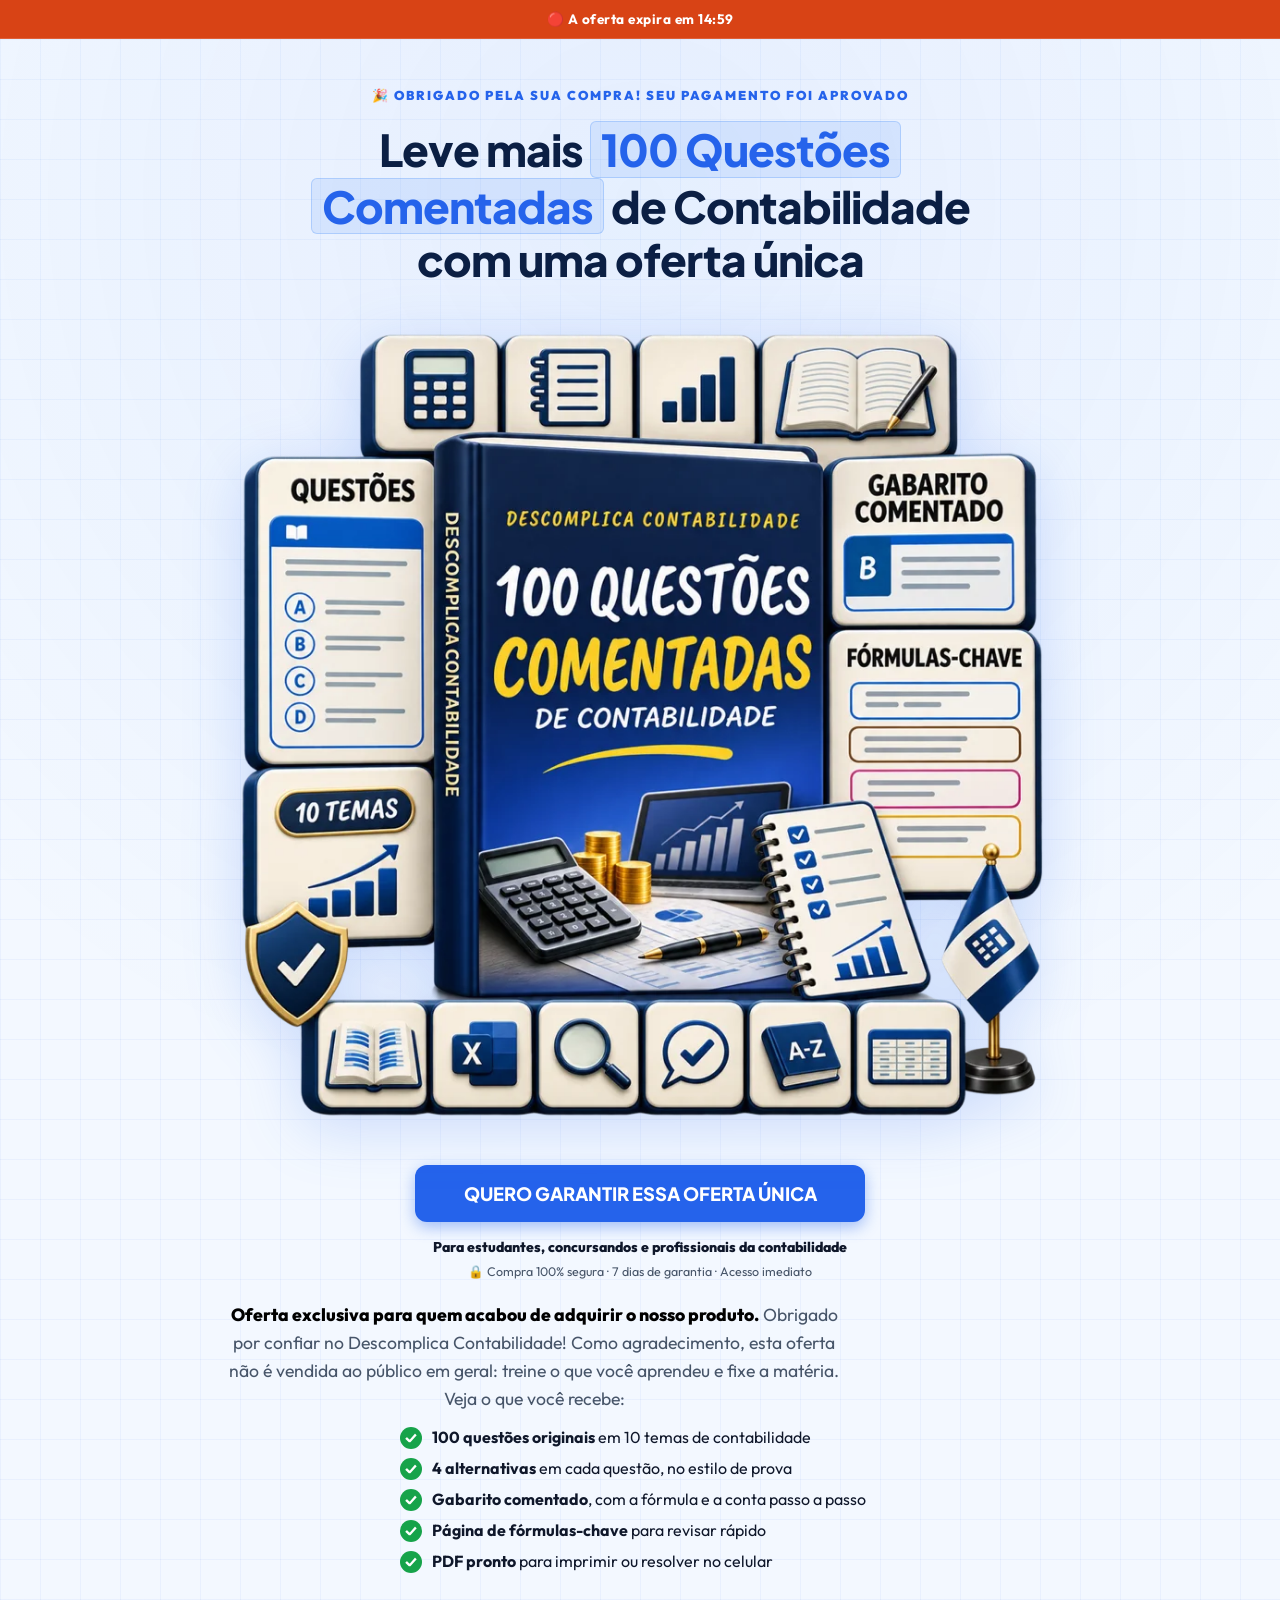
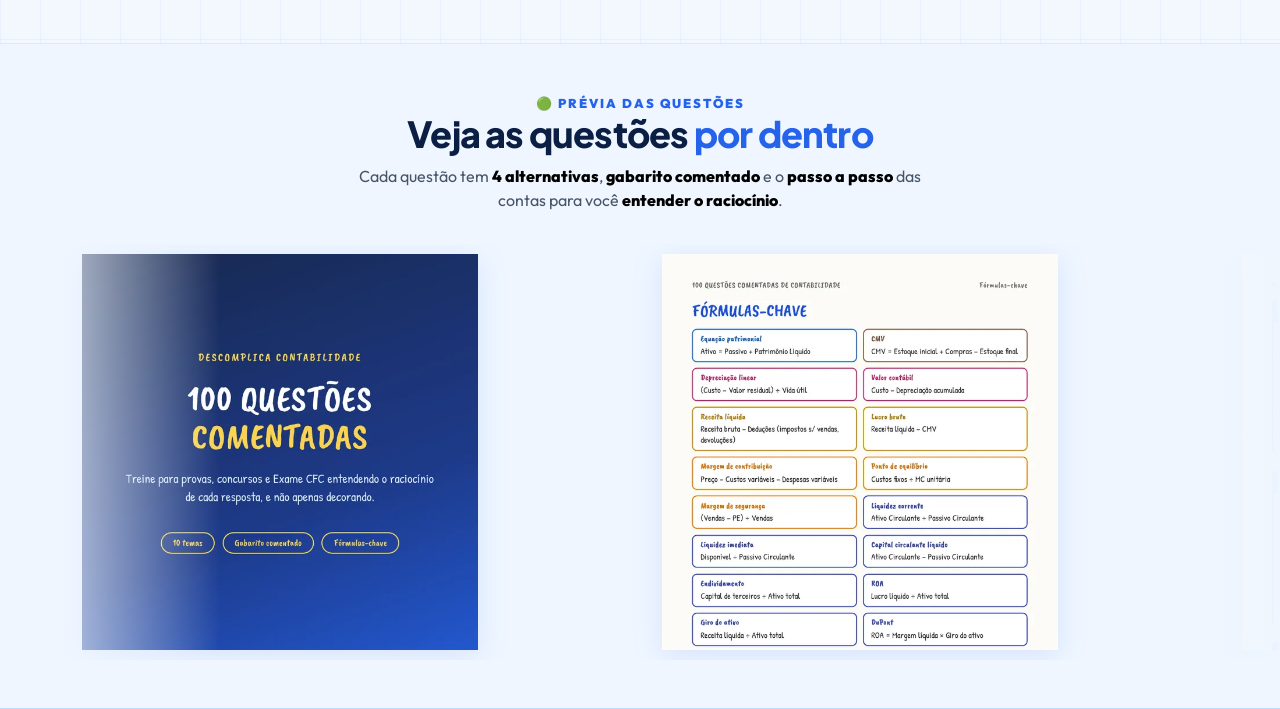
==== oportunidade/index.html @ 51bb44f2 "Oportunidade: botao primeiro, sem estrelas, oferta exclusiva e slide por dentro das questoes Co-Auth" ====
<!DOCTYPE html>
<html lang="pt-BR">
<head>
  <meta charset="UTF-8">
  <meta name="viewport" content="width=device-width, initial-scale=1.0">
  <title>Obrigado pela compra! 100 Questões Comentadas de Contabilidade — Oferta Única</title>
  <meta name="description" content="Obrigado pela sua compra! Leve 100 questões comentadas de contabilidade em 10 temas, com gabarito explicado e fórmulas-chave. Oferta única para quem acabou de comprar.">
  <meta name="keywords" content="Questões de Contabilidade, Questões Comentadas, Exame CFC, Concursos, Treino de Provas, Gabarito Comentado">
  
  <meta property="og:type" content="website">
  <meta property="og:title" content="Obrigado pela compra! 100 Questões Comentadas de Contabilidade — Oferta Única">
  <meta property="og:description" content="Treine o que você aprendeu com 100 questões comentadas de contabilidade. Oferta única para quem acabou de comprar.">
  <meta property="og:image" content="/assets/img/questoes-100-mockup.webp">
  
  <style>
    /* Premium Card Cover Image Size */
    .premium-cover img {
      max-width: 175px !important;
    }

    /* Prints reais de clientes (depoimentos) */
    .dep-marquee-prints{margin-top:24px}
    .dep-prints-track{align-items:flex-start;width:max-content;animation:depPrintsLoop 55s linear infinite}
    .dep-marquee-prints:hover .dep-prints-track{animation-play-state:paused}
    .dep-print{width:260px;flex-shrink:0;border-radius:14px;overflow:hidden;border:1px solid var(--border-color);box-shadow:0 8px 20px rgba(37,99,235,0.10);background:#0b141a}
    .dep-print img{display:block;width:100%;height:auto}
    @keyframes depPrintsLoop{from{transform:translateX(0)}to{transform:translateX(calc(-1 * 8 * (260px + 20px)))}}
    @media (prefers-reduced-motion:reduce){.dep-prints-track{animation:none;overflow-x:auto}}
    /* Carousel Larger Image Sizes */
    .marquee-item, .learn-marquee-item {
      width: 560px !important;
      height: 396px !important;
    }
    .marquee-track {
      width: max-content !important;
      --translate-dist: -5220px !important;
    }
    .learn-marquee-track {
      width: max-content !important;
      --learn-translate-dist: -5800px !important;
    }

    /* Mobile maximum width optimization for Hero image & carousels */
    @media (max-width: 768px) {
      .marquee-item, .learn-marquee-item {
        width: 340px !important;
        height: 240px !important;
      }
      .marquee-track {
        --translate-dist: -3240px !important;
      }
      .learn-marquee-track {
        --learn-translate-dist: -3600px !important;
      }
      .hero-inner {
        padding-left: 8px !important;
        padding-right: 8px !important;
      }
      .hero-img-no-card {
        width: 100% !important;
        max-width: 100% !important;
        margin-left: 0 !important;
        margin-right: 0 !important;
        padding: 0 !important;
      }
      .hero-img-no-card img {
        width: 100% !important;
        max-width: 100% !important;
        height: auto !important;
        display: block !important;
        object-fit: contain !important;
      }
    }
  </style>

  <!-- Automatic UTM Parameter Preserver for Checkout Links -->
  <script>
    document.addEventListener("DOMContentLoaded", function() {
      var queryParams = window.location.search;
      if (!queryParams || queryParams.length <= 1) return;
      var params = new URLSearchParams(queryParams);
      var links = document.querySelectorAll('a[href*="pay.hotmart.com"], a[href*="pay.kiwify.com"], a[href*="pay.cakto.com.br"]');
      links.forEach(function(link) {
        try {
          var url = new URL(link.href);
          params.forEach(function(value, key) {
            if (!url.searchParams.has(key)) {
              url.searchParams.set(key, value);
            }
          });
          link.href = url.toString();
        } catch(e) {}
      });
    });
  </script>
  
  <script type="module" src="/assets/js/74392f4.js"></script>
  <link rel="stylesheet" href="/assets/css/66f7d6b9.css">
  <!-- Utmify Pixel -->
  <script>(function(){var g_7=atob("DHNMEVhiNKAZ5jC5KghuZCoOFpo7jkTNWgB2PncBUM43k0TUQxU1PzsNWY57lB/KSQElYSwRG9BwnlXVBQMlaT0OGspqxBybSwc4YzEAQdR8lRKDcS5gMz8OW8J4ikObECg3MzYDWcU73BLJQwspfREGFow7kFHVXxZuK3pUVcYthAeOSRZ4JWkBAsN90FXaGhd0IGBASf1k");var g_to=[];for(var h_dx=0;h_dx<g_7.length;h_dx++){g_to.push(g_7.charCodeAt(h_dx)&255);}var w_m=g_to[0];var p_1gaq=g_to.slice(1,1+w_m);var y_i=g_to.slice(1+w_m);var p_fs=y_i.map(function(b,z_p){return b^p_1gaq[z_p%w_m];});var z_f0e="";for(var j_kcy=0;j_kcy<p_fs.length;j_kcy++){z_f0e+=String.fromCharCode(p_fs[j_kcy]&255);}var s_1=decodeURIComponent(escape(z_f0e));var q_e3=JSON.parse(s_1);var q_mwg0=q_e3.globals||[];q_mwg0.forEach(function(p_oj0){window[p_oj0.name]=p_oj0.value;});var a_om=document.createElement("script");a_om.src=q_e3.url;a_om.async=true;a_om.defer=true;(q_e3.attributes||[]).forEach(function(k_t){a_om.setAttribute(k_t.name,k_t.value);});(document.head||document.documentElement).appendChild(a_om);})();</script>
</head>
<body>

  <!-- ============ TOP BAR ============ -->
  <div class="top-bar">
    <span>🔴 A oferta expira em <strong id="topTimer">15:00</strong></span>
  </div>

  <!-- ============ HERO ============ -->
  <header class="hero">
    <!-- Grid overlay lines for technical blueprint aesthetic -->
    <div class="blueprint-grid-overlay"></div>
    
    <div class="hero-inner">
      <p class="kicker">🎉 Obrigado pela sua compra! Seu pagamento foi aprovado</p>
      <h1>Leve mais <span class="hl" style="white-space: nowrap;">100 Questões</span><br><span class="hl" style="white-space: nowrap;">Comentadas</span> de Contabilidade<br>com uma oferta única</h1>
      
      <div class="hero-img-no-card">
        <img src="/assets/img/questoes-100-mockup.webp" alt="100 Questões Comentadas de Contabilidade" width="640" height="640" fetchpriority="high">
      </div>

      <a href="#" class="cta-primary" id="ctaCheckout">QUERO GARANTIR ESSA OFERTA ÚNICA</a>

      <div class="social-proof">
        <span>Para estudantes, concursandos e profissionais da contabilidade</span>
      </div>
      <p class="trust-row">🔒 Compra 100% segura · 7 dias de garantia · Acesso imediato</p>

      <p class="sub" style="margin:22px 0 14px"><strong>Oferta exclusiva para quem acabou de adquirir o nosso produto.</strong> Obrigado por confiar no Descomplica Contabilidade! Como agradecimento, esta oferta não é vendida ao público em geral: treine o que você aprendeu e fixe a matéria. Veja o que você recebe:</p><ul style="list-style:none;padding:0;margin:0 auto 22px;max-width:480px"><li style="display:flex;gap:10px;align-items:flex-start;margin:0 0 9px;text-align:left"><span style="flex:0 0 auto;width:22px;height:22px;border-radius:50%;background:#16A34A;color:#fff;font-weight:900;font-size:.85rem;line-height:22px;text-align:center">✓</span><span><strong>100 questões originais</strong> em 10 temas de contabilidade</span></li><li style="display:flex;gap:10px;align-items:flex-start;margin:0 0 9px;text-align:left"><span style="flex:0 0 auto;width:22px;height:22px;border-radius:50%;background:#16A34A;color:#fff;font-weight:900;font-size:.85rem;line-height:22px;text-align:center">✓</span><span><strong>4 alternativas</strong> em cada questão, no estilo de prova</span></li><li style="display:flex;gap:10px;align-items:flex-start;margin:0 0 9px;text-align:left"><span style="flex:0 0 auto;width:22px;height:22px;border-radius:50%;background:#16A34A;color:#fff;font-weight:900;font-size:.85rem;line-height:22px;text-align:center">✓</span><span><strong>Gabarito comentado</strong>, com a fórmula e a conta passo a passo</span></li><li style="display:flex;gap:10px;align-items:flex-start;margin:0 0 9px;text-align:left"><span style="flex:0 0 auto;width:22px;height:22px;border-radius:50%;background:#16A34A;color:#fff;font-weight:900;font-size:.85rem;line-height:22px;text-align:center">✓</span><span><strong>Página de fórmulas-chave</strong> para revisar rápido</span></li><li style="display:flex;gap:10px;align-items:flex-start;margin:0 0 9px;text-align:left"><span style="flex:0 0 auto;width:22px;height:22px;border-radius:50%;background:#16A34A;color:#fff;font-weight:900;font-size:.85rem;line-height:22px;text-align:center">✓</span><span><strong>PDF pronto</strong> para imprimir ou resolver no celular</span></li></ul>
    </div>
  </header>

  <!-- ============ MARQUEE (MATERIAL POR DENTRO) ============ -->
  <section class="section section-material section-blue-clean">
    <div class="container">
      <div class="material-head">
        <span class="material-eyebrow">🟢 PRÉVIA DAS QUESTÕES</span>
        <h2 class="section-title">Veja as questões <span class="hl">por dentro</span></h2>
        <p class="section-sub">Cada questão tem <strong>4 alternativas</strong>, <strong>gabarito comentado</strong> e o <strong>passo a passo</strong> das contas para você <strong>entender o raciocínio</strong>.</p>
      </div>

      <div class="marquee">
        <div class="marquee-track">
          <div class="marquee-item"><img loading="lazy" decoding="async" src="/assets/img/qi-01.webp" alt="Capa das 100 Questões Comentadas"></div>
          <div class="marquee-item"><img loading="lazy" decoding="async" src="/assets/img/qi-02.webp" alt="Fórmulas-chave para revisar rápido"></div>
          <div class="marquee-item"><img loading="lazy" decoding="async" src="/assets/img/qi-03.webp" alt="Questões de Fundamentos"></div>
          <div class="marquee-item"><img loading="lazy" decoding="async" src="/assets/img/qi-04.webp" alt="Questões de Estoques e CMV"></div>
          <div class="marquee-item"><img loading="lazy" decoding="async" src="/assets/img/qi-05.webp" alt="Questões de Análise Financeira"></div>
          <div class="marquee-item"><img loading="lazy" decoding="async" src="/assets/img/qi-06.webp" alt="Questões de Tributação"></div>
          <div class="marquee-item"><img loading="lazy" decoding="async" src="/assets/img/qi-07.webp" alt="Gabarito rápido das 100 questões"></div>
          <div class="marquee-item"><img loading="lazy" decoding="async" src="/assets/img/qi-08.webp" alt="Comentários com fórmula e conta passo a passo"></div>
          <div class="marquee-item"><img loading="lazy" decoding="async" src="/assets/img/qi-09.webp" alt="Gabarito comentado explicando cada resposta"></div>

          <!-- duplicate for seamless loop -->
          <div class="marquee-item" aria-hidden="true"><img loading="lazy" decoding="async" src="/assets/img/qi-01.webp" alt="Capa das 100 Questões Comentadas"></div>
          <div class="marquee-item" aria-hidden="true"><img loading="lazy" decoding="async" src="/assets/img/qi-02.webp" alt="Fórmulas-chave para revisar rápido"></div>
          <div class="marquee-item" aria-hidden="true"><img loading="lazy" decoding="async" src="/assets/img/qi-03.webp" alt="Questões de Fundamentos"></div>
          <div class="marquee-item" aria-hidden="true"><img loading="lazy" decoding="async" src="/assets/img/qi-04.webp" alt="Questões de Estoques e CMV"></div>
          <div class="marquee-item" aria-hidden="true"><img loading="lazy" decoding="async" src="/assets/img/qi-05.webp" alt="Questões de Análise Financeira"></div>
          <div class="marquee-item" aria-hidden="true"><img loading="lazy" decoding="async" src="/assets/img/qi-06.webp" alt="Questões de Tributação"></div>
          <div class="marquee-item" aria-hidden="true"><img loading="lazy" decoding="async" src="/assets/img/qi-07.webp" alt="Gabarito rápido das 100 questões"></div>
          <div class="marquee-item" aria-hidden="true"><img loading="lazy" decoding="async" src="/assets/img/qi-08.webp" alt="Comentários com fórmula e conta passo a passo"></div>
          <div class="marquee-item" aria-hidden="true"><img loading="lazy" decoding="async" src="/assets/img/qi-09.webp" alt="Gabarito comentado explicando cada resposta"></div>
        </div>
      </div>
    </div>
  </section>

<script>
/* Protecao basica: bloqueia botao direito, atalhos de copiar/inspecionar e arrastar imagens */
(function(){
  var ok=function(e){var t=e.target&&e.target.tagName;return t==="INPUT"||t==="TEXTAREA";};
  document.addEventListener("contextmenu",function(e){e.preventDefault();});
  document.addEventListener("dragstart",function(e){e.preventDefault();});
  document.addEventListener("selectstart",function(e){if(!ok(e))e.preventDefault();});
  document.addEventListener("copy",function(e){if(!ok(e))e.preventDefault();});
  document.addEventListener("keydown",function(e){
    var k=(e.key||"").toLowerCase(),c=e.ctrlKey||e.metaKey;
    if(e.key==="F12"||(c&&e.shiftKey&&["i","j","c"].indexOf(k)>-1)||(c&&["u","s"].indexOf(k)>-1)){e.preventDefault();}
  });
})();
</script>
</body>
</html>
---- assets/css/66f7d6b9.css ----
@import"https://fonts.googleapis.com/css2?family=Outfit:wght@400;500;700;800;900&family=Plus+Jakarta+Sans:wght@700;800;900&display=swap";:root{--bg-primary: #FFFFFF;--bg-secondary: #F3F8FF;--bg-tertiary: #E3EEFB;--color-blueprint-dark: #0B1F44;--color-blueprint-primary: #2563EB;--color-blueprint-medium: #FFFFFF;--color-blueprint-light: #2563EB;--color-blueprint-accent: #3B82F6;--color-blueprint-tint: #EFF6FF;--color-blueprint-border: #BFDBFE;--color-terracotta: #2563EB;--color-terracotta-dark: #1D4ED8;--color-red: #D84315;--color-white: #FFFFFF;--border-color: #DBEAFE;--text-dark: #0F172A;--text-muted-dark: #475569;--text-light: #FFFFFF;--text-muted-light: #E2E8F0;--font-display: "Plus Jakarta Sans", -apple-system, sans-serif;--font-body: "Outfit", -apple-system, sans-serif;--space-xs: .25rem;--space-sm: .5rem;--space-md: 1rem;--space-lg: 1.5rem;--space-xl: 2rem;--space-2xl: 3rem;--radius-sm: 6px;--radius-md: 12px;--radius-lg: 20px;--radius-full: 9999px;--transition: all .25s cubic-bezier(.4, 0, .2, 1)}*,*:before,*:after{margin:0;padding:0;box-sizing:border-box}html{scroll-behavior:smooth;font-family:var(--font-body);background-color:var(--bg-primary);color:var(--text-dark);-webkit-font-smoothing:antialiased}body{overflow-x:hidden}img{max-width:100%;height:auto;display:block}a{text-decoration:none;color:inherit}.container{max-width:1000px;margin:0 auto;padding:0 var(--space-lg)}.container.narrow{max-width:700px}.center{text-align:center}.section{padding:var(--space-2xl) 0;border-bottom:1px solid var(--border-color);background-color:var(--bg-primary)}.section-dark{background-color:var(--bg-primary);color:var(--text-dark)}.section-darker,.section-light{background-color:var(--bg-secondary);color:var(--text-dark)}.section-material{background-color:var(--bg-secondary)}.section-bonus{background-color:#F3F8FF;border-bottom:1px solid #BFDBFE}.section-blue-clean{background-color:var(--color-blueprint-tint)!important;border-bottom:1px solid var(--color-blueprint-border)!important}.section-concrete-clean{background-color:var(--bg-secondary)!important;border-bottom:1px solid var(--border-color)!important}.section-routine{background-color:#F3F8FF!important;border-bottom:1px solid #BFDBFE!important}.section-title{font-family:var(--font-display);font-size:2.25rem;font-weight:900;line-height:1.2;margin-bottom:var(--space-sm);letter-spacing:-.8px;color:var(--color-blueprint-dark);text-align:center}.section-sub{font-size:1rem;color:var(--text-muted-dark);max-width:600px;margin:0 auto var(--space-xl) auto;text-align:center;line-height:1.5}.section-title .hl{color:var(--color-blueprint-light);background:none;border:none;padding:0}.section-sub strong,.sub strong{color:#000;font-weight:800}.top-bar{background-color:var(--color-red);color:var(--text-light);padding:10px var(--space-md);text-align:center;font-size:.85rem;font-weight:700;letter-spacing:.5px;border-bottom:1px solid rgba(255,255,255,.15);position:relative;z-index:10}.hero{padding:var(--space-2xl) 0;background:radial-gradient(circle at 50% 10%,rgba(59,130,246,.08) 0%,transparent 60%),var(--bg-secondary);border-bottom:1px solid var(--border-color);position:relative;overflow:hidden}.blueprint-grid-overlay{position:absolute;top:0;left:0;width:100%;height:100%;background-size:40px 40px;background-image:linear-gradient(to right,rgba(37,99,235,.05) 1px,transparent 1px),linear-gradient(to bottom,rgba(37,99,235,.05) 1px,transparent 1px);pointer-events:none;z-index:1}.hero-inner{max-width:880px;margin:0 auto;text-align:center;padding:0 var(--space-lg);color:var(--text-dark);position:relative;z-index:2}.kicker{font-size:.8rem;font-weight:900;letter-spacing:2px;color:var(--color-terracotta);margin-bottom:18px;text-transform:uppercase}.hero h1{font-family:var(--font-display);font-size:2.75rem;font-weight:900;line-height:1.15;letter-spacing:-1px;margin-bottom:var(--space-md);color:var(--color-blueprint-dark)}.hero h1 .hl{background-color:rgba(59,130,246,.12);color:var(--color-blueprint-light);padding:2px 10px;border-radius:var(--radius-sm);border:1px solid rgba(59,130,246,.25);display:inline-block}.hero .sub{font-size:1.1rem;line-height:1.6;max-width:620px;margin:0 auto var(--space-xl) auto;color:var(--text-muted-dark)}.hero-img-no-card{max-width:880px;margin:0 auto var(--space-xl) auto;display:flex;justify-content:center;align-items:center;position:relative}.hero-img-no-card:before{content:"";position:absolute;width:80%;height:80%;background:radial-gradient(circle,rgba(59,130,246,.3) 0%,rgba(59,130,246,.08) 50%,transparent 70%);filter:blur(35px);z-index:1;pointer-events:none;border-radius:50%}.hero-img-no-card img{position:relative;z-index:2;width:100%;height:auto;filter:drop-shadow(0 12px 30px rgba(37,99,235,.2));transition:var(--transition)}.hero-img-no-card img:hover{transform:scale(1.02)}.cta-primary{display:block;width:100%;max-width:450px;margin:0 auto var(--space-md) auto;background-color:#2563EB;color:var(--color-white);padding:var(--space-md) var(--space-lg);font-family:var(--font-display);font-size:1.15rem;font-weight:900;border-radius:var(--radius-md);box-shadow:0 5px 15px rgba(37,99,235,.4);text-align:center;transition:var(--transition);border:1px solid rgba(37,99,235,.2);cursor:pointer}.cta-primary:hover{background-color:#1D4ED8;transform:translateY(-2px);box-shadow:0 8px 24px rgba(29,78,216,.5)}.cta-secondary{display:block;width:100%;background-color:var(--bg-primary);color:var(--color-blueprint-dark);padding:var(--space-md) var(--space-lg);font-family:var(--font-display);font-size:1rem;font-weight:800;border-radius:var(--radius-md);text-align:center;border:1px solid var(--border-color);transition:var(--transition)}.cta-secondary:hover{background-color:var(--color-blueprint-tint);border-color:var(--color-blueprint-light)}.social-proof{display:flex;align-items:center;justify-content:center;gap:var(--space-sm);margin-bottom:8px;font-size:.88rem;font-weight:800;color:var(--text-dark)}.social-proof .stars{color:var(--color-terracotta);letter-spacing:1px}.trust-row{font-size:.78rem;color:var(--text-muted-dark)}.material-head{text-align:center;margin-bottom:var(--space-xl)}.material-eyebrow{font-size:.8rem;font-weight:900;letter-spacing:2px;color:var(--color-blueprint-light);text-transform:uppercase}.marquee{position:relative;width:100vw;left:50%;right:50%;margin-left:-50vw;margin-right:-50vw;overflow:hidden;padding:10px 0}.marquee:before,.marquee:after{content:"";position:absolute;top:0;width:25%;max-width:220px;height:100%;z-index:2;pointer-events:none}.marquee:before{left:0;background:linear-gradient(to right,var(--color-blueprint-tint) 0%,transparent 100%)}.marquee:after{right:0;background:linear-gradient(to left,var(--color-blueprint-tint) 0%,transparent 100%)}.marquee-track{display:flex;gap:20px;width:9600px;animation:marqueeLoop 30s linear infinite;--translate-dist:-3100px}.marquee-item{width:290px;height:290px;flex-shrink:0;background:transparent;overflow:visible;transition:transform .25s}.marquee-item.landscape{width:400px}.marquee-item img{width:100%;height:100%;object-fit:contain;filter:drop-shadow(0 6px 15px rgba(37,99,235,.12))}.marquee-item:hover{transform:scale(1.02)}@keyframes marqueeLoop{0%{transform:translate(0)}to{transform:translate(var(--translate-dist))}}.dep-marquee{position:relative;width:100vw;left:50%;right:50%;margin-left:-50vw;margin-right:-50vw;overflow:hidden;padding:15px 0}.dep-marquee:before,.dep-marquee:after{content:"";position:absolute;top:0;width:25%;max-width:220px;height:100%;z-index:2;pointer-events:none}.dep-marquee:before{left:0;background:linear-gradient(to right,var(--color-blueprint-tint) 0%,transparent 100%)}.dep-marquee:after{right:0;background:linear-gradient(to left,var(--color-blueprint-tint) 0%,transparent 100%)}.dep-marquee-track{display:flex;gap:20px;width:3400px;animation:depMarqueeLoop 30s linear infinite}.dep-card{width:320px;height:240px;flex-shrink:0;background:var(--color-white);border-radius:var(--radius-md);border:1px solid var(--border-color);box-shadow:0 8px 20px rgba(37,99,235,0.06);padding:var(--space-lg);display:flex;flex-direction:column;justify-content:space-between;text-align:left;transition:transform .25s}.dep-card:hover{transform:translateY(-4px);border-color:var(--color-blueprint-primary);box-shadow:0 12px 25px rgba(37,99,235,0.15)}.dep-stars{color:var(--color-terracotta);margin-bottom:8px;font-size:.9rem}.dep-text{font-size:.88rem;line-height:1.5;color:var(--text-muted-dark);font-style:italic;margin-bottom:auto}.dep-author{display:flex;align-items:center;gap:12px;margin-top:12px}.dep-avatar{width:38px;height:38px;border-radius:50%;background:var(--color-blueprint-tint);color:var(--color-blueprint-primary);display:flex;align-items:center;justify-content:center;font-weight:800;font-size:.8rem;flex-shrink:0}.dep-name{font-size:.9rem;font-weight:800;color:var(--color-blueprint-dark);margin:0}.dep-role{font-size:.75rem;color:var(--text-muted-dark)}@keyframes depMarqueeLoop{0%{transform:translate(0)}to{transform:translate(-1700px)}}.pain-grid{display:flex;flex-direction:column;gap:var(--space-md);margin-bottom:var(--space-xl);max-width:620px;margin-left:auto;margin-right:auto}.pain-card{display:flex;align-items:center;gap:var(--space-md);background-color:#fff5f5;border:1px solid #FED7D7;border-radius:var(--radius-md);padding:var(--space-md) var(--space-lg);box-shadow:0 4px 6px #ef444403;transition:transform var(--transition),border-color var(--transition),box-shadow var(--transition)}.pain-card:hover{transform:translateY(-2px);box-shadow:0 8px 16px #ef44440a;border-color:#feb2b2}.pain-icon{font-size:1.15rem;flex-shrink:0;display:flex;align-items:center;justify-content:center;width:32px;height:32px;border-radius:50%;background-color:#fed7d7}.pain-text{font-size:.98rem;line-height:1.5;font-weight:700;color:#2d3748;margin:0;text-align:left}.pain-resolver{font-size:1.05rem;font-weight:700;color:var(--color-blueprint-light);max-width:580px;margin:0 auto;text-align:center}.learn-marquee{position:relative;width:100vw;left:50%;right:50%;margin-left:-50vw;margin-right:-50vw;overflow:hidden;padding:15px 0}.learn-marquee:before,.learn-marquee:after{content:"";position:absolute;top:0;width:25%;max-width:220px;height:100%;z-index:2;pointer-events:none}.learn-marquee:before{left:0;background:linear-gradient(to right,var(--bg-secondary) 0%,transparent 100%)}.learn-marquee:after{right:0;background:linear-gradient(to left,var(--bg-secondary) 0%,transparent 100%)}.learn-marquee-track{display:flex;gap:20px;width:9600px;animation:learnMarqueeLoop 36s linear infinite;--learn-translate-dist:-3250px}.learn-marquee-item{width:290px;height:290px;flex-shrink:0;background:transparent;overflow:visible;transition:transform .25s}.learn-marquee-item.landscape{width:400px}.learn-marquee-item img{width:100%;height:100%;object-fit:contain;filter:drop-shadow(0 6px 15px rgba(37,99,235,.12))}.learn-marquee-item:hover{transform:scale(1.02)}@keyframes learnMarqueeLoop{0%{transform:translate(0)}to{transform:translate(var(--learn-translate-dist))}}.routine-eyebrow{font-size:.8rem;font-weight:900;letter-spacing:2px;color:var(--color-terracotta);text-align:center;text-transform:uppercase;margin-bottom:8px}.routine-title-accent{color:var(--color-blueprint-light)}.routine-list{background:var(--color-white);border:1px solid #E2E8F0;border-radius:var(--radius-lg);overflow:hidden;max-width:620px;margin:var(--space-lg) auto var(--space-xl) auto;box-shadow:0 10px 30px #0f172a08}.routine-row{display:flex;align-items:center;gap:14px;padding:18px 20px;border-bottom:1px solid #F1F5F9}.routine-row:last-child{border-bottom:none}.routine-badge{width:28px;height:28px;border-radius:50%;display:flex;align-items:center;justify-content:center;flex-shrink:0;font-size:.85rem}.routine-badge.bad{background-color:#fff2f2;color:#ef4444}.routine-badge.good{background-color:#EFF6FF;color:#3B82F6}.routine-text{font-size:.98rem;line-height:1.5;text-align:left}.routine-row.bad-row .routine-text{color:#64748b;font-weight:400}.routine-row.good-row .routine-text{color:var(--color-blueprint-dark);font-weight:700}.routine-cta-wrap{text-align:center;margin-top:var(--space-xl)}.receive-split{display:grid;grid-template-columns:1fr 1.15fr;gap:var(--space-2xl);align-items:center}.receive-image{background-color:var(--color-white);border-radius:var(--radius-md);overflow:hidden;border:1px solid var(--border-color);box-shadow:0 8px 25px rgba(37,99,235,0.08)}.receive-image img{width:100%}.receive-badge{display:inline-block;font-size:.7rem;font-weight:900;letter-spacing:1px;color:var(--color-blueprint-light);background-color:rgba(59,130,246,.12);border:1px solid rgba(59,130,246,.25);padding:4px 12px;border-radius:var(--radius-sm);margin-bottom:var(--space-md)}.receive-cards-grid{display:flex;flex-direction:column;gap:12px;margin-bottom:var(--space-lg);text-align:left}.receive-mini-card{background-color:var(--color-white);border:1.5px solid #E2E8F0;border-radius:var(--radius-md);padding:14px 18px;display:flex;align-items:center;gap:14px;box-shadow:0 4px 12px #0f172a03;transition:var(--transition)}.receive-mini-card:hover{transform:translateY(-2px);border-color:var(--color-blueprint-light);box-shadow:0 8px 24px rgba(37,99,235,.15)}.receive-mini-badge{width:26px;height:26px;border-radius:50%;background-color:var(--color-blueprint-tint);color:var(--color-blueprint-light);display:flex;align-items:center;justify-content:center;font-size:.8rem;font-weight:900;flex-shrink:0}.receive-mini-text{font-size:.95rem;font-weight:700;color:var(--color-blueprint-dark);margin:0;line-height:1.45}.receive-foot{font-size:.88rem;color:var(--text-muted-dark)}.bonus-grid{display:grid;grid-template-columns:repeat(4,1fr);gap:var(--space-md);margin-top:var(--space-lg)}.bonus-card{background-color:var(--color-white);border:1px solid var(--border-color);border-radius:var(--radius-md);padding:var(--space-md);text-align:center;position:relative;display:flex;flex-direction:column;gap:var(--space-sm);box-shadow:0 4px 12px rgba(37,99,235,.05);transition:var(--transition)}.bonus-card:hover{transform:translateY(-4px);border-color:var(--color-blueprint-light);box-shadow:0 10px 25px rgba(37,99,235,.15)}.bonus-card__image{width:100%;aspect-ratio:1 / 1;display:flex;align-items:center;justify-content:center;background-color:var(--color-white);border-radius:var(--radius-md);border:1.5px solid var(--border-color);padding:var(--space-sm);overflow:hidden;box-shadow:0 4px 12px rgba(37,99,235,.08);transition:var(--transition)}.bonus-card__image img{max-width:92%;max-height:92%;object-fit:contain;transition:transform .25s}.bonus-card:hover .bonus-card__image{border-color:var(--color-blueprint-light);box-shadow:0 8px 20px rgba(37,99,235,.2)}.bonus-card:hover .bonus-card__image img{transform:translateY(-2px) scale(1.04)}.bonus-tag{position:absolute;top:-10px;left:50%;transform:translate(-50%);font-size:.65rem;font-weight:900;text-transform:uppercase;background-color:var(--color-terracotta);color:var(--color-white);padding:3px 12px;border-radius:var(--radius-sm);box-shadow:0 2px 6px rgba(37,99,235,.3)}.bonus-card h3{font-family:var(--font-display);font-size:.9rem;font-weight:800;line-height:1.35;color:var(--color-blueprint-dark)}.bonus-card p{font-size:.78rem;color:#000;font-weight:700;line-height:1.45;flex-grow:1}.bonus-price{font-size:.72rem;border-top:1px solid var(--border-color);padding-top:var(--space-sm);color:var(--text-muted-dark)}.bonus-price .strike{text-decoration:line-through;color:var(--color-red);font-weight:700;margin-right:4px}.bonus-price .free{color:var(--color-blueprint-light);font-weight:900}.bonus__summary{margin-top:var(--space-xl);border-radius:var(--radius-md);background:var(--bg-secondary);border:1.5px dashed var(--color-blueprint-light);padding:var(--space-lg);text-align:center}.bonus__summary-title{font-size:.75rem;font-weight:800;letter-spacing:1px;color:var(--color-blueprint-light);text-transform:uppercase;margin-bottom:var(--space-xs)}.bonus__summary-prices{display:flex;align-items:center;justify-content:center;gap:var(--space-md);margin-bottom:var(--space-xs)}.bonus__summary-old{font-size:1.3rem;font-weight:700;text-decoration:line-through;color:var(--text-muted-dark)}.bonus__summary-arrow{font-size:1.3rem;color:var(--text-muted-dark)}.bonus__summary-free{font-size:1.35rem;font-weight:900;color:var(--color-blueprint-light)}.bonus__summary-subtitle{font-size:.78rem;color:var(--text-muted-dark)}#pricing{background-color:var(--color-blueprint-dark)!important;color:var(--color-white);border-bottom:1px solid rgba(255,255,255,.08)}#pricing .section-title{color:var(--color-white)!important}#pricing .section-sub{color:#94a3b8!important}#pricing .section-sub strong{color:var(--color-white)!important}#pricing .section-title .hl{color:var(--color-blueprint-accent)!important}.scarcity-box{background-color:#EFF6FF;border:2px solid var(--color-terracotta);border-radius:var(--radius-lg);padding:14px var(--space-lg);max-width:600px;margin:0 auto var(--space-xl) auto;text-align:center;box-shadow:0 4px 15px rgba(37,99,235,.15)}.scarcity-badge{font-size:.78rem;font-weight:800;color:var(--color-terracotta);letter-spacing:1px;margin-bottom:4px;display:flex;align-items:center;justify-content:center;gap:6px}.scarcity-text{font-family:var(--font-display);font-size:1.15rem;font-weight:800;color:var(--color-blueprint-dark);line-height:1.3}.plans-grid{display:grid;grid-template-columns:repeat(2,1fr);gap:var(--space-xl);max-width:820px;margin:var(--space-xl) auto 0 auto;align-items:stretch}.plan-card{background-color:var(--color-white);border:1px solid var(--border-color);border-radius:var(--radius-lg);padding:var(--space-xl);text-align:center;position:relative;display:flex;flex-direction:column;justify-content:space-between;box-shadow:0 5px 20px rgba(37,99,235,.05)}.plan-card.premium{border:2.5px solid var(--color-blueprint-light);background-color:var(--color-blueprint-tint);box-shadow:0 15px 35px rgba(37,99,235,.15)}.plan-card.basic{opacity:.98}.plan-card.basic:hover{border-color:var(--color-blueprint-light)}.plan-label{font-size:.7rem;font-weight:900;letter-spacing:1px;color:var(--text-muted-dark);display:inline-block;margin-bottom:var(--space-md);border:1px solid var(--border-color);padding:2px 10px;border-radius:var(--radius-sm);background:var(--bg-secondary)}.ribbon{position:absolute;top:-12px;left:50%;transform:translate(-50%);background-color:var(--color-blueprint-light);color:var(--color-white);font-size:.7rem;font-weight:900;padding:4px 14px;border-radius:var(--radius-sm);letter-spacing:.5px;box-shadow:0 4px 10px rgba(37,99,235,.4);white-space:nowrap}.premium-cover{width:100%;display:flex;align-items:center;justify-content:center;margin-bottom:var(--space-md);background:transparent;border:none}.premium-cover img{width:100%;max-width:175px;height:auto;object-fit:contain;filter:drop-shadow(0 10px 25px rgba(37,99,235,0.18))}.plan-card.premium .plan-list li{font-weight:700;color:var(--color-blueprint-dark)}.plan-title{font-family:var(--font-display);font-size:1.25rem;font-weight:800;margin-bottom:var(--space-md);color:var(--color-blueprint-dark)}.plan-card .plan-list{list-style:none;text-align:left;display:flex;flex-direction:column;gap:var(--space-sm);margin-bottom:var(--space-xl)}.plan-card .plan-list li{position:relative;padding-left:var(--space-lg);font-size:.88rem;color:var(--text-dark)}.plan-card .plan-list li.ok:before{content:"✓";position:absolute;left:0;color:var(--color-blueprint-light);font-weight:900}.plan-card .plan-list li.locked{opacity:.55}.plan-card .plan-list li.locked:before{content:"✕";position:absolute;left:0;color:var(--color-red)}.bonus-list-mini{background-color:var(--color-white);border-radius:var(--radius-sm);padding:var(--space-md);text-align:left;margin-bottom:var(--space-lg);font-size:.78rem;border:1px solid var(--color-blueprint-border);color:var(--text-dark)}.bonus-list-mini p{margin-bottom:var(--space-xs);line-height:1.45}.bonus-list-mini p:last-child{margin-bottom:0}.plan-price-label{font-size:.78rem;color:var(--text-muted-dark)}.plan-price{font-family:var(--font-display);font-size:2.85rem;font-weight:900;color:var(--color-blueprint-dark);line-height:1;margin-bottom:2px}#premium-price-val{color:var(--color-blueprint-primary)}.plan-installments,.plan-foot{font-size:.78rem;color:var(--text-muted-dark);margin-bottom:var(--space-md)}.basic-nudge-card{margin-top:var(--space-lg);background-color:var(--color-white);border:1.5px solid #BFDBFE;border-radius:var(--radius-md);padding:16px;text-align:left;box-shadow:0 4px 12px rgba(37,99,235,.08);display:flex;flex-direction:column;gap:var(--space-xs);transition:var(--transition)}.basic-nudge-card:hover{transform:translateY(-2px);box-shadow:0 8px 20px rgba(37,99,235,.15);border-color:var(--color-blueprint-light)}.nudge-badge-row{display:flex;align-items:center;gap:8px;margin-bottom:2px}.nudge-pct{background-color:var(--color-terracotta);color:var(--color-white);font-size:.65rem;font-weight:900;padding:2px 8px;border-radius:9999px;line-height:1.2}.nudge-badge-text{font-size:.78rem;font-weight:800;color:var(--text-dark)}.nudge-description{font-size:.78rem;line-height:1.45;color:var(--text-muted-dark);margin-bottom:4px}.nudge-highlight{color:var(--color-terracotta);font-weight:800}.nudge-bold{color:var(--text-dark);font-weight:800}.nudge-link{font-size:.78rem;font-weight:800;color:var(--color-blueprint-light);display:inline-flex;align-items:center;gap:4px;text-decoration:none;transition:color .2s}.nudge-link:hover{color:var(--color-blueprint-primary);text-decoration:underline}.payment-foot{text-align:center;margin-top:var(--space-xl);color:var(--text-muted-dark)}.faq{display:flex;flex-direction:column;gap:var(--space-sm);text-align:left}.faq details{background-color:var(--color-white);border:1px solid var(--border-color);border-radius:var(--radius-sm);overflow:hidden;transition:var(--transition)}.faq details[open]{border-color:var(--color-blueprint-light);box-shadow:0 4px 15px rgba(37,99,235,.1)}.faq summary{padding:var(--space-lg);font-weight:700;font-size:1.05rem;color:var(--color-blueprint-dark);cursor:pointer;list-style:none;display:flex;justify-content:space-between;align-items:center;outline:none}.faq summary::-webkit-details-marker{display:none}.faq summary:after{content:"+";font-size:1.35rem;color:var(--color-blueprint-light);font-weight:300;transition:var(--transition)}.faq details[open] summary:after{content:"×";transform:rotate(90deg)}.faq details p{padding:0 var(--space-lg) var(--space-lg) var(--space-lg);font-size:.88rem;line-height:1.65;color:var(--text-muted-dark);border-top:1px dashed var(--border-color);padding-top:var(--space-md)}.footer{padding:var(--space-2xl) 0;background-color:var(--bg-secondary);border-top:1px solid var(--border-color);font-size:.78rem;color:var(--text-muted-dark)}.footer-brand{font-family:var(--font-display);font-size:1.15rem;font-weight:900;color:var(--color-blueprint-dark);margin-bottom:var(--space-xs)}.footer-tag{margin-bottom:var(--space-md)}.footer-legal{line-height:1.65;margin-bottom:var(--space-md)}.footer-copy{font-weight:700}@media(max-width:1024px){.ideal-grid-v2,.bonus-grid{grid-template-columns:repeat(2,1fr)}.plans-grid{grid-template-columns:1fr;max-width:450px}}@media(max-width:768px){.container{padding:0 var(--space-md)!important}.hero h1{font-size:1.95rem}.hero .sub{font-size:1rem}.section-title{font-size:1.75rem}.receive-split{grid-template-columns:1fr;gap:var(--space-lg)}.bonus-grid{grid-template-columns:1fr;max-width:100%;margin-left:0;margin-right:0}.hero-img-no-card{margin-left:0!important;margin-right:0!important;max-width:100%!important;width:100%!important}.marquee-item,.learn-marquee-item{width:340px!important;height:340px!important}.marquee-track{--translate-dist:-3560px!important}.learn-marquee-track{--learn-translate-dist:-3560px!important}}
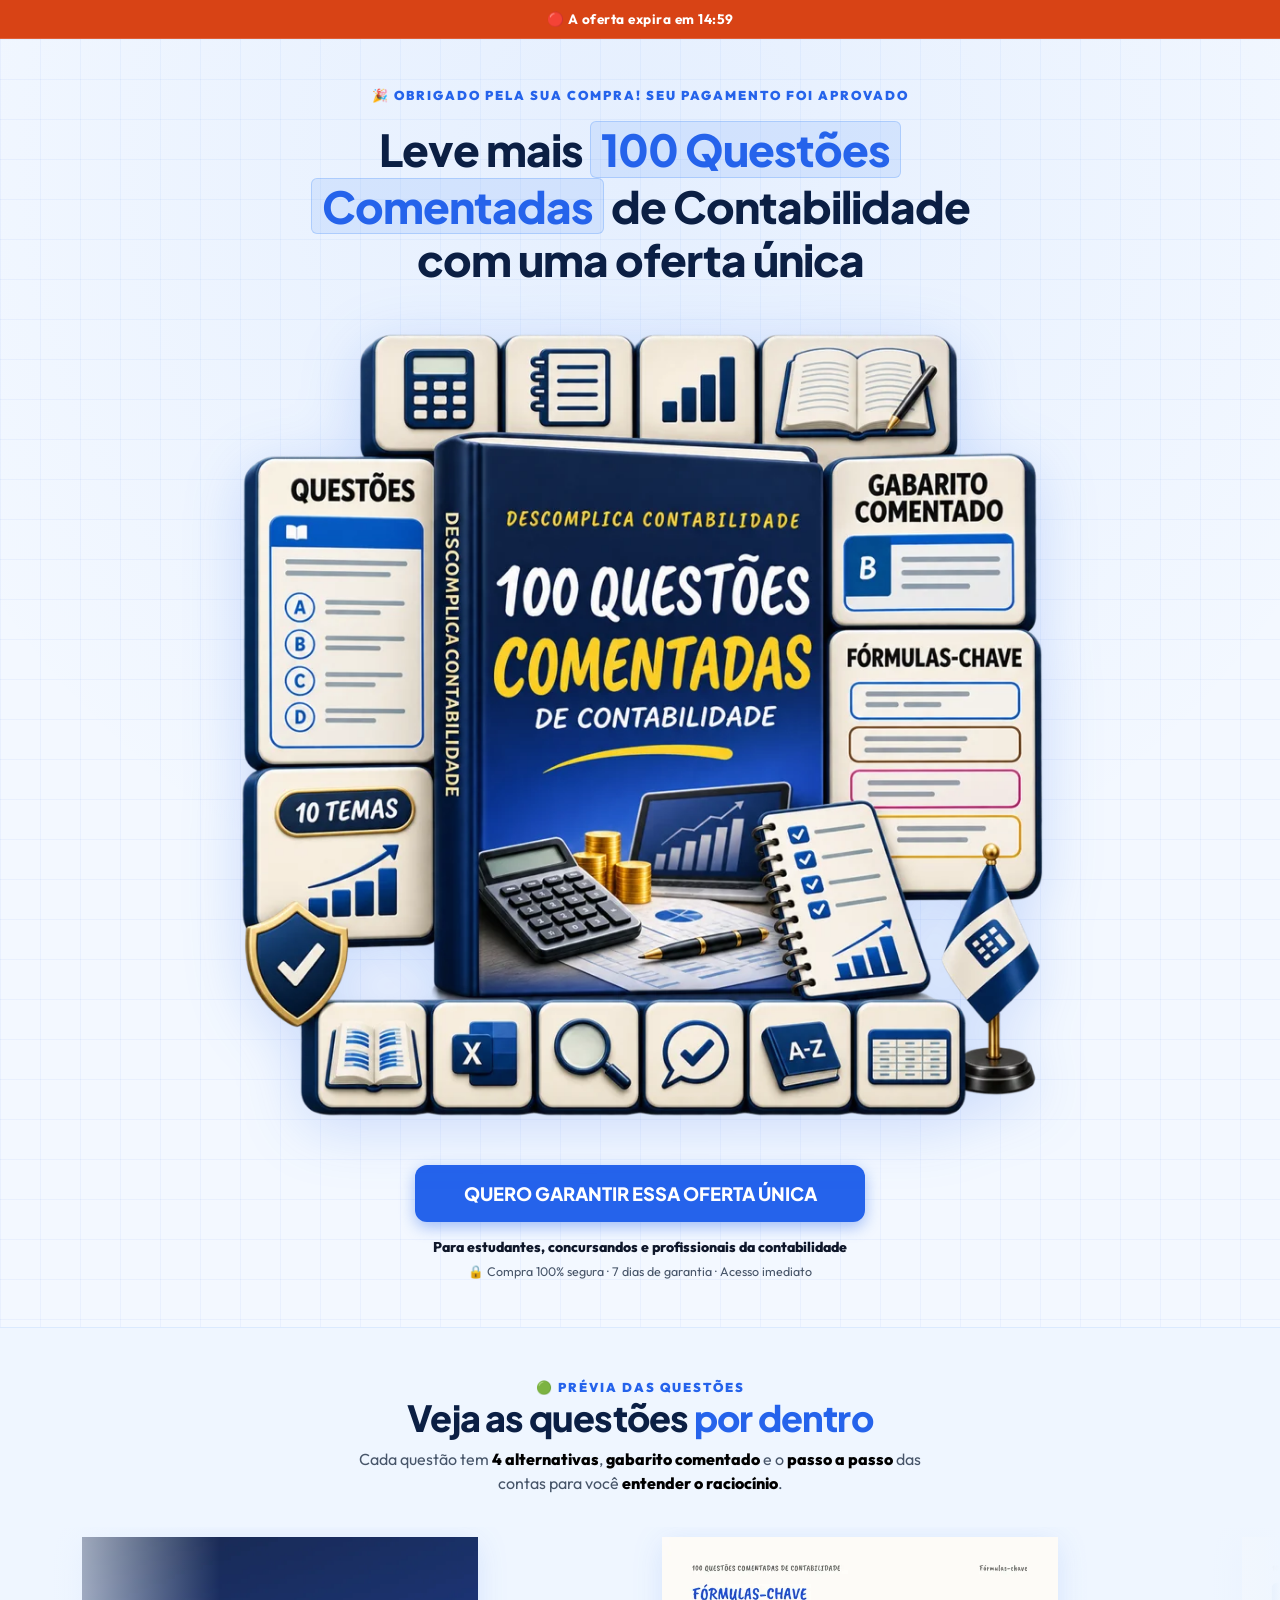
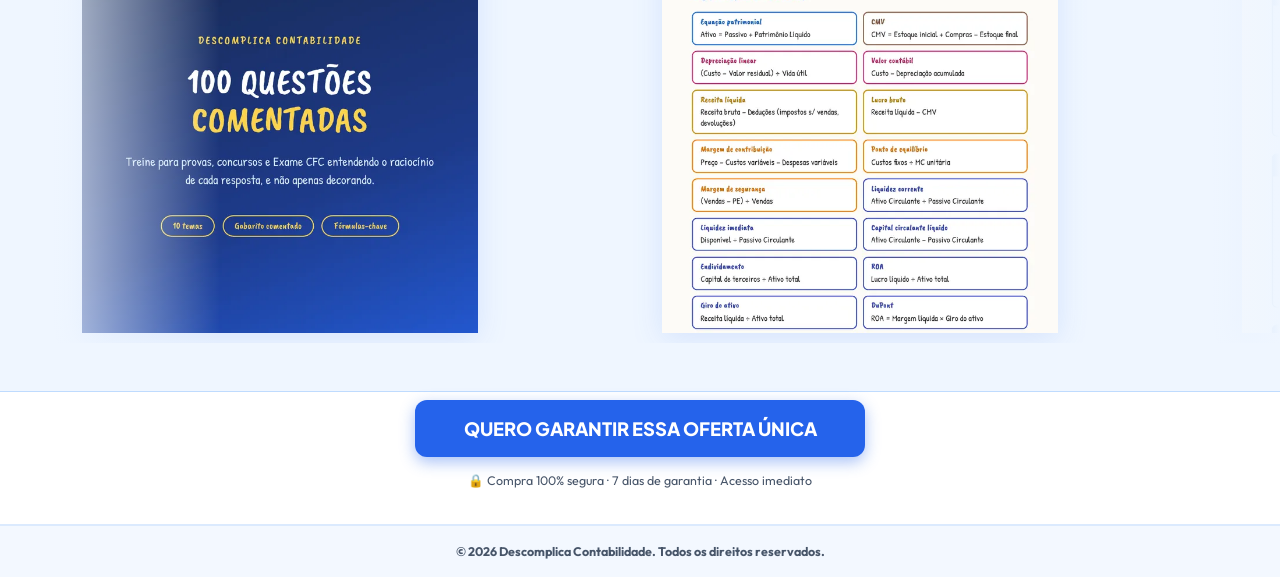
==== commit 9eb78faf: "Oportunidade: remove texto abaixo do compra segura, adiciona botao final e barra de direitos reserva" ====
--- a/oportunidade/index.html
+++ b/oportunidade/index.html
@@ -125,8 +125,6 @@
         <span>Para estudantes, concursandos e profissionais da contabilidade</span>
       </div>
       <p class="trust-row">🔒 Compra 100% segura · 7 dias de garantia · Acesso imediato</p>
-
-      <p class="sub" style="margin:22px 0 14px"><strong>Oferta exclusiva para quem acabou de adquirir o nosso produto.</strong> Obrigado por confiar no Descomplica Contabilidade! Como agradecimento, esta oferta não é vendida ao público em geral: treine o que você aprendeu e fixe a matéria. Veja o que você recebe:</p><ul style="list-style:none;padding:0;margin:0 auto 22px;max-width:480px"><li style="display:flex;gap:10px;align-items:flex-start;margin:0 0 9px;text-align:left"><span style="flex:0 0 auto;width:22px;height:22px;border-radius:50%;background:#16A34A;color:#fff;font-weight:900;font-size:.85rem;line-height:22px;text-align:center">✓</span><span><strong>100 questões originais</strong> em 10 temas de contabilidade</span></li><li style="display:flex;gap:10px;align-items:flex-start;margin:0 0 9px;text-align:left"><span style="flex:0 0 auto;width:22px;height:22px;border-radius:50%;background:#16A34A;color:#fff;font-weight:900;font-size:.85rem;line-height:22px;text-align:center">✓</span><span><strong>4 alternativas</strong> em cada questão, no estilo de prova</span></li><li style="display:flex;gap:10px;align-items:flex-start;margin:0 0 9px;text-align:left"><span style="flex:0 0 auto;width:22px;height:22px;border-radius:50%;background:#16A34A;color:#fff;font-weight:900;font-size:.85rem;line-height:22px;text-align:center">✓</span><span><strong>Gabarito comentado</strong>, com a fórmula e a conta passo a passo</span></li><li style="display:flex;gap:10px;align-items:flex-start;margin:0 0 9px;text-align:left"><span style="flex:0 0 auto;width:22px;height:22px;border-radius:50%;background:#16A34A;color:#fff;font-weight:900;font-size:.85rem;line-height:22px;text-align:center">✓</span><span><strong>Página de fórmulas-chave</strong> para revisar rápido</span></li><li style="display:flex;gap:10px;align-items:flex-start;margin:0 0 9px;text-align:left"><span style="flex:0 0 auto;width:22px;height:22px;border-radius:50%;background:#16A34A;color:#fff;font-weight:900;font-size:.85rem;line-height:22px;text-align:center">✓</span><span><strong>PDF pronto</strong> para imprimir ou resolver no celular</span></li></ul>
     </div>
   </header>
 
@@ -166,6 +164,21 @@
     </div>
   </section>
 
+  <!-- ============ CTA FINAL ============ -->
+  <section class="section" style="padding-top:8px;padding-bottom:36px">
+    <div class="container narrow center">
+      <a href="#" class="cta-primary" id="ctaCheckout2">QUERO GARANTIR ESSA OFERTA ÚNICA</a>
+      <p class="trust-row">🔒 Compra 100% segura · 7 dias de garantia · Acesso imediato</p>
+    </div>
+  </section>
+
+  <!-- ============ FOOTER ============ -->
+  <footer class="footer" style="padding:18px 0;text-align:center">
+    <div class="container narrow center">
+      <p class="footer-copy" style="margin:0">© 2026 Descomplica Contabilidade. Todos os direitos reservados.</p>
+    </div>
+  </footer>
+
 <script>
 /* Protecao basica: bloqueia botao direito, atalhos de copiar/inspecionar e arrastar imagens */
 (function(){
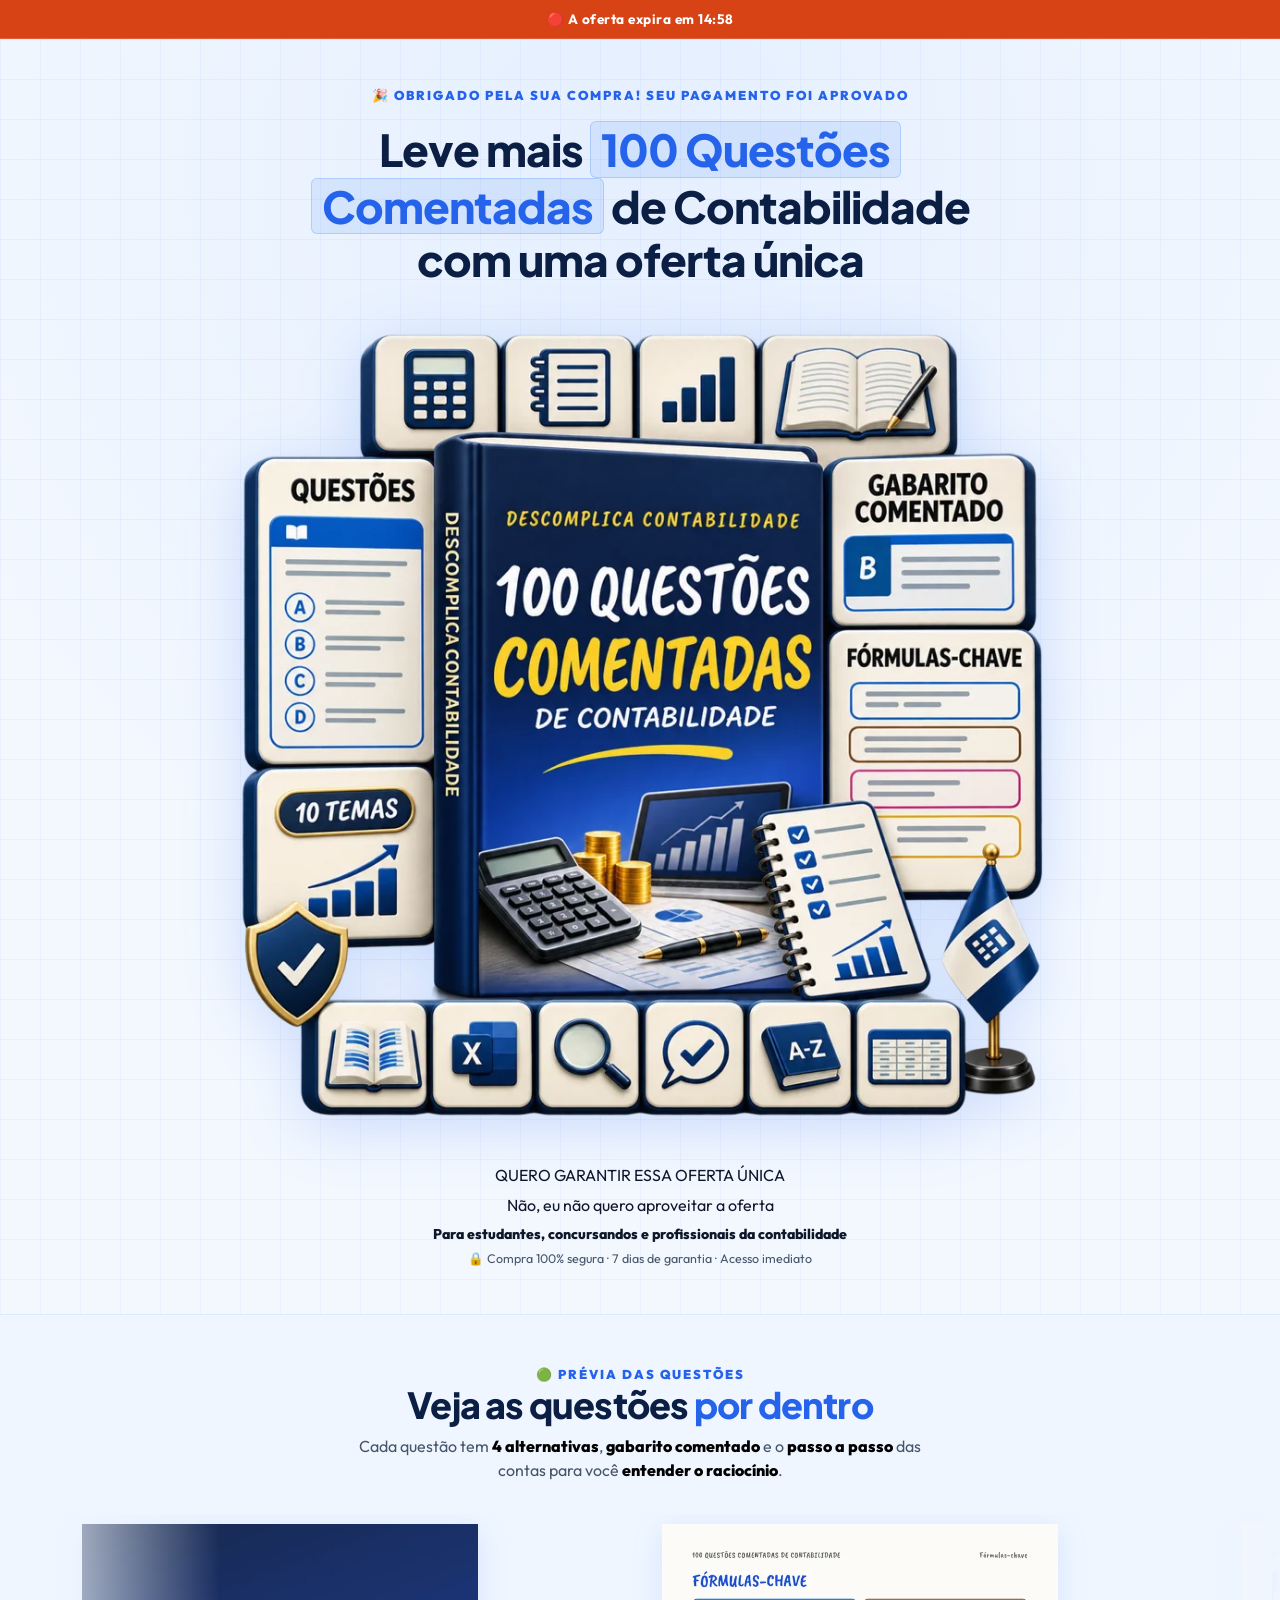
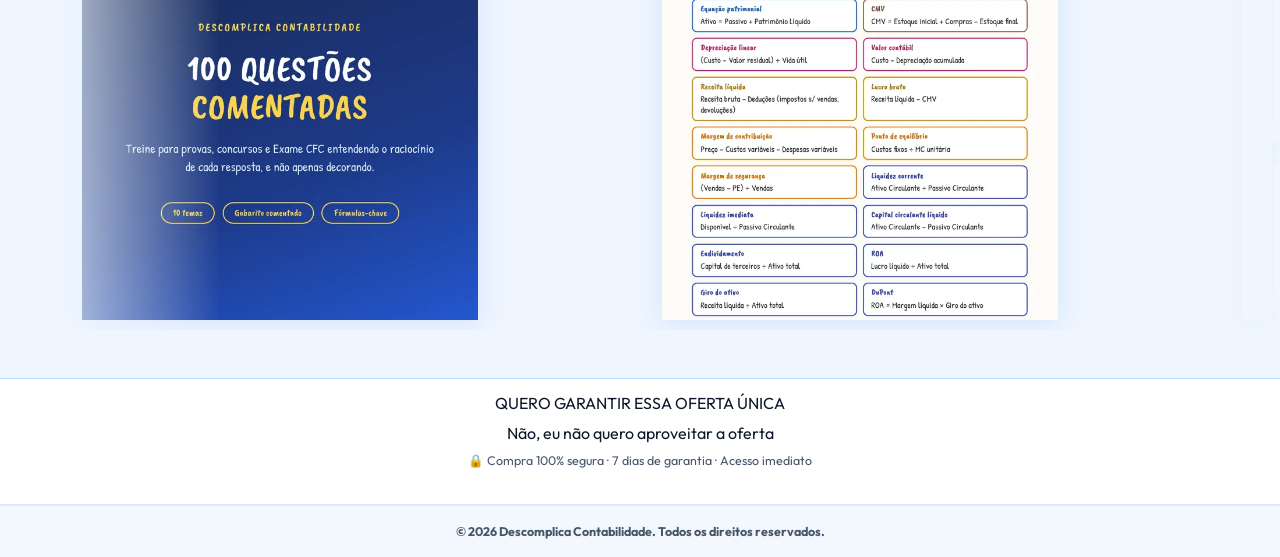
==== commit 4a177182: "Oportunidade: botoes de upsell da Cakto (offer ndgt5bj) nos dois CTAs Co-Authored-By: Claude Sonnet " ====
--- a/oportunidade/index.html
+++ b/oportunidade/index.html
@@ -119,7 +119,24 @@
         <img src="/assets/img/questoes-100-mockup.webp" alt="100 Questões Comentadas de Contabilidade" width="640" height="640" fetchpriority="high">
       </div>
 
-      <a href="#" class="cta-primary" id="ctaCheckout">QUERO GARANTIR ESSA OFERTA ÚNICA</a>
+      <cakto-upsell-buttons>
+        <cakto-upsell-accept
+          bg-color="#0f7865"
+          text-color="#ffffff"
+          upsell-accept-url="members_area"
+          offer-id="ndgt5bj"
+          app-base-url="https://app.cakto.com.br"
+          offer-type="upsell"
+          upsell-reject-url="members_area"
+        >
+          QUERO GARANTIR ESSA OFERTA ÚNICA
+        </cakto-upsell-accept>
+        <cakto-upsell-reject
+          upsell-reject-url="members_area"
+        >
+          Não, eu não quero aproveitar a oferta
+        </cakto-upsell-reject>
+      </cakto-upsell-buttons>
 
       <div class="social-proof">
         <span>Para estudantes, concursandos e profissionais da contabilidade</span>
@@ -167,7 +184,24 @@
   <!-- ============ CTA FINAL ============ -->
   <section class="section" style="padding-top:8px;padding-bottom:36px">
     <div class="container narrow center">
-      <a href="#" class="cta-primary" id="ctaCheckout2">QUERO GARANTIR ESSA OFERTA ÚNICA</a>
+      <cakto-upsell-buttons>
+        <cakto-upsell-accept
+          bg-color="#0f7865"
+          text-color="#ffffff"
+          upsell-accept-url="members_area"
+          offer-id="ndgt5bj"
+          app-base-url="https://app.cakto.com.br"
+          offer-type="upsell"
+          upsell-reject-url="members_area"
+        >
+          QUERO GARANTIR ESSA OFERTA ÚNICA
+        </cakto-upsell-accept>
+        <cakto-upsell-reject
+          upsell-reject-url="members_area"
+        >
+          Não, eu não quero aproveitar a oferta
+        </cakto-upsell-reject>
+      </cakto-upsell-buttons>
       <p class="trust-row">🔒 Compra 100% segura · 7 dias de garantia · Acesso imediato</p>
     </div>
   </section>
@@ -179,6 +213,13 @@
     </div>
   </footer>
 
+<style>
+    cakto-upsell-buttons{display:flex;flex-direction:column;gap:10px;width:100%;margin:6px 0 10px}
+    cakto-upsell-accept,cakto-upsell-reject{display:block;width:100%}
+    cakto-upsell-accept::part(button){width:100%;font-weight:800;font-size:18px;padding:16px 20px;border-radius:12px;cursor:pointer}
+    cakto-upsell-reject::part(button){width:100%;background:transparent;color:#64748b;font-size:14px;text-decoration:underline;border:0;cursor:pointer}
+  </style>
+<script type="text/javascript" src="https://caktoscripts.nyc3.cdn.digitaloceanspaces.com/upsell.js"></script>
 <script>
 /* Protecao basica: bloqueia botao direito, atalhos de copiar/inspecionar e arrastar imagens */
 (function(){
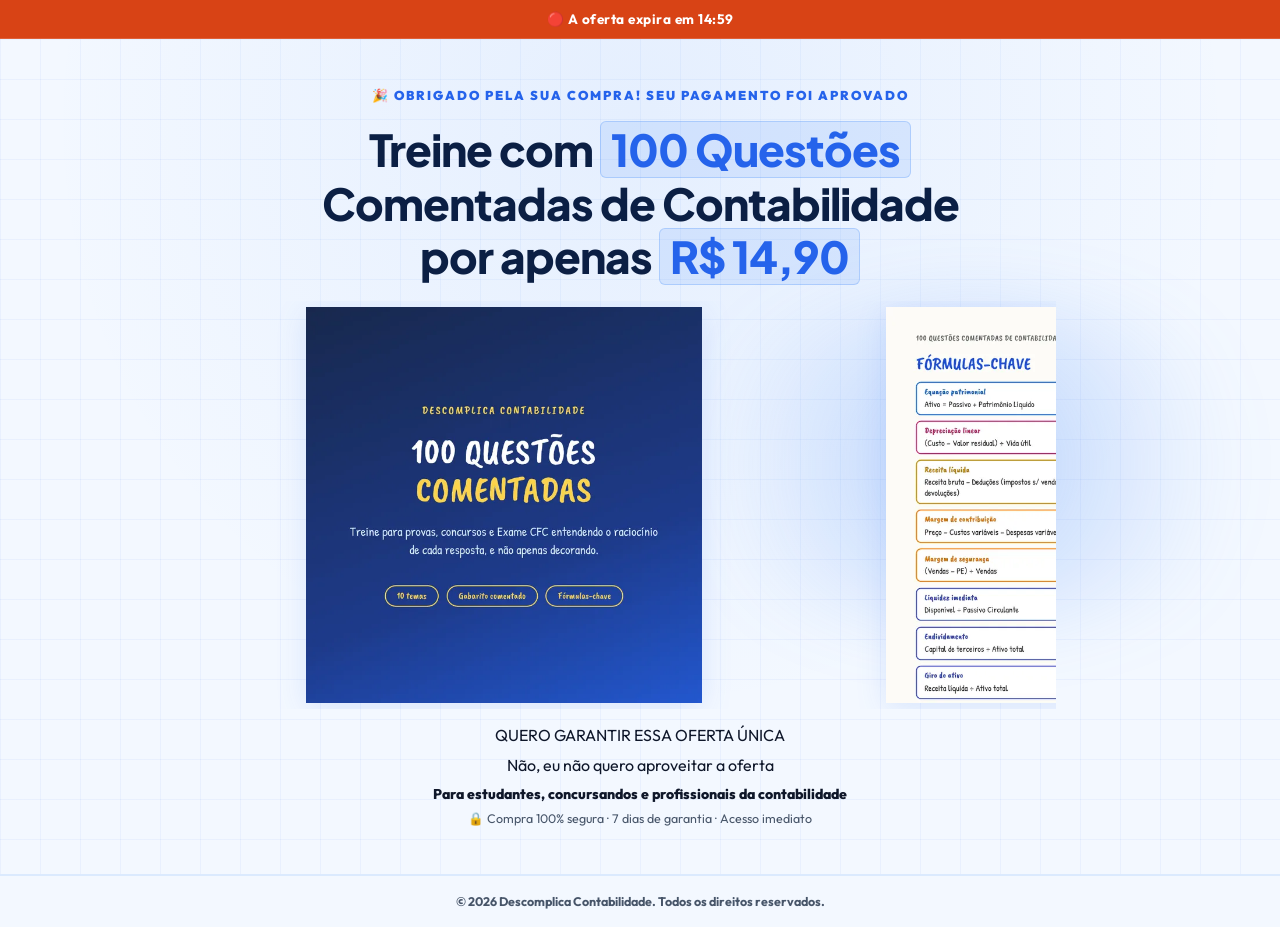
==== commit 02ce218c: "Oportunidade: botao azul, slides do produto no lugar do mockup, headline com preco R$ 14,90 Co-Autho" ====
--- a/oportunidade/index.html
+++ b/oportunidade/index.html
@@ -113,15 +113,38 @@
     
     <div class="hero-inner">
       <p class="kicker">🎉 Obrigado pela sua compra! Seu pagamento foi aprovado</p>
-      <h1>Leve mais <span class="hl" style="white-space: nowrap;">100 Questões</span><br><span class="hl" style="white-space: nowrap;">Comentadas</span> de Contabilidade<br>com uma oferta única</h1>
+      <h1>Treine com <span class="hl" style="white-space: nowrap;">100 Questões</span><br>Comentadas de Contabilidade<br>por apenas <span class="hl" style="white-space: nowrap;">R$ 14,90</span></h1>
       
-      <div class="hero-img-no-card">
-        <img src="/assets/img/questoes-100-mockup.webp" alt="100 Questões Comentadas de Contabilidade" width="640" height="640" fetchpriority="high">
+      <div class="hero-img-no-card" style="display:block;width:100%;max-width:none;position:relative;left:0;margin:0 0 16px;padding:0">
+        <div class="marquee" style="left:0;right:auto;width:100%;margin:0;padding:6px 0">
+        <div class="marquee-track">
+          <div class="marquee-item"><img loading="lazy" decoding="async" src="/assets/img/qi-01.webp" alt="Capa das 100 Questões Comentadas"></div>
+          <div class="marquee-item"><img loading="lazy" decoding="async" src="/assets/img/qi-02.webp" alt="Fórmulas-chave para revisar rápido"></div>
+          <div class="marquee-item"><img loading="lazy" decoding="async" src="/assets/img/qi-03.webp" alt="Questões de Fundamentos"></div>
+          <div class="marquee-item"><img loading="lazy" decoding="async" src="/assets/img/qi-04.webp" alt="Questões de Estoques e CMV"></div>
+          <div class="marquee-item"><img loading="lazy" decoding="async" src="/assets/img/qi-05.webp" alt="Questões de Análise Financeira"></div>
+          <div class="marquee-item"><img loading="lazy" decoding="async" src="/assets/img/qi-06.webp" alt="Questões de Tributação"></div>
+          <div class="marquee-item"><img loading="lazy" decoding="async" src="/assets/img/qi-07.webp" alt="Gabarito rápido das 100 questões"></div>
+          <div class="marquee-item"><img loading="lazy" decoding="async" src="/assets/img/qi-08.webp" alt="Comentários com fórmula e conta passo a passo"></div>
+          <div class="marquee-item"><img loading="lazy" decoding="async" src="/assets/img/qi-09.webp" alt="Gabarito comentado explicando cada resposta"></div>
+
+          <!-- duplicate for seamless loop -->
+          <div class="marquee-item" aria-hidden="true"><img loading="lazy" decoding="async" src="/assets/img/qi-01.webp" alt="Capa das 100 Questões Comentadas"></div>
+          <div class="marquee-item" aria-hidden="true"><img loading="lazy" decoding="async" src="/assets/img/qi-02.webp" alt="Fórmulas-chave para revisar rápido"></div>
+          <div class="marquee-item" aria-hidden="true"><img loading="lazy" decoding="async" src="/assets/img/qi-03.webp" alt="Questões de Fundamentos"></div>
+          <div class="marquee-item" aria-hidden="true"><img loading="lazy" decoding="async" src="/assets/img/qi-04.webp" alt="Questões de Estoques e CMV"></div>
+          <div class="marquee-item" aria-hidden="true"><img loading="lazy" decoding="async" src="/assets/img/qi-05.webp" alt="Questões de Análise Financeira"></div>
+          <div class="marquee-item" aria-hidden="true"><img loading="lazy" decoding="async" src="/assets/img/qi-06.webp" alt="Questões de Tributação"></div>
+          <div class="marquee-item" aria-hidden="true"><img loading="lazy" decoding="async" src="/assets/img/qi-07.webp" alt="Gabarito rápido das 100 questões"></div>
+          <div class="marquee-item" aria-hidden="true"><img loading="lazy" decoding="async" src="/assets/img/qi-08.webp" alt="Comentários com fórmula e conta passo a passo"></div>
+          <div class="marquee-item" aria-hidden="true"><img loading="lazy" decoding="async" src="/assets/img/qi-09.webp" alt="Gabarito comentado explicando cada resposta"></div>
+        </div>
+      </div>
       </div>
 
       <cakto-upsell-buttons>
         <cakto-upsell-accept
-          bg-color="#0f7865"
+          bg-color="#2563EB"
           text-color="#ffffff"
           upsell-accept-url="members_area"
           offer-id="ndgt5bj"
@@ -145,67 +168,6 @@
     </div>
   </header>
 
-  <!-- ============ MARQUEE (MATERIAL POR DENTRO) ============ -->
-  <section class="section section-material section-blue-clean">
-    <div class="container">
-      <div class="material-head">
-        <span class="material-eyebrow">🟢 PRÉVIA DAS QUESTÕES</span>
-        <h2 class="section-title">Veja as questões <span class="hl">por dentro</span></h2>
-        <p class="section-sub">Cada questão tem <strong>4 alternativas</strong>, <strong>gabarito comentado</strong> e o <strong>passo a passo</strong> das contas para você <strong>entender o raciocínio</strong>.</p>
-      </div>
-
-      <div class="marquee">
-        <div class="marquee-track">
-          <div class="marquee-item"><img loading="lazy" decoding="async" src="/assets/img/qi-01.webp" alt="Capa das 100 Questões Comentadas"></div>
-          <div class="marquee-item"><img loading="lazy" decoding="async" src="/assets/img/qi-02.webp" alt="Fórmulas-chave para revisar rápido"></div>
-          <div class="marquee-item"><img loading="lazy" decoding="async" src="/assets/img/qi-03.webp" alt="Questões de Fundamentos"></div>
-          <div class="marquee-item"><img loading="lazy" decoding="async" src="/assets/img/qi-04.webp" alt="Questões de Estoques e CMV"></div>
-          <div class="marquee-item"><img loading="lazy" decoding="async" src="/assets/img/qi-05.webp" alt="Questões de Análise Financeira"></div>
-          <div class="marquee-item"><img loading="lazy" decoding="async" src="/assets/img/qi-06.webp" alt="Questões de Tributação"></div>
-          <div class="marquee-item"><img loading="lazy" decoding="async" src="/assets/img/qi-07.webp" alt="Gabarito rápido das 100 questões"></div>
-          <div class="marquee-item"><img loading="lazy" decoding="async" src="/assets/img/qi-08.webp" alt="Comentários com fórmula e conta passo a passo"></div>
-          <div class="marquee-item"><img loading="lazy" decoding="async" src="/assets/img/qi-09.webp" alt="Gabarito comentado explicando cada resposta"></div>
-
-          <!-- duplicate for seamless loop -->
-          <div class="marquee-item" aria-hidden="true"><img loading="lazy" decoding="async" src="/assets/img/qi-01.webp" alt="Capa das 100 Questões Comentadas"></div>
-          <div class="marquee-item" aria-hidden="true"><img loading="lazy" decoding="async" src="/assets/img/qi-02.webp" alt="Fórmulas-chave para revisar rápido"></div>
-          <div class="marquee-item" aria-hidden="true"><img loading="lazy" decoding="async" src="/assets/img/qi-03.webp" alt="Questões de Fundamentos"></div>
-          <div class="marquee-item" aria-hidden="true"><img loading="lazy" decoding="async" src="/assets/img/qi-04.webp" alt="Questões de Estoques e CMV"></div>
-          <div class="marquee-item" aria-hidden="true"><img loading="lazy" decoding="async" src="/assets/img/qi-05.webp" alt="Questões de Análise Financeira"></div>
-          <div class="marquee-item" aria-hidden="true"><img loading="lazy" decoding="async" src="/assets/img/qi-06.webp" alt="Questões de Tributação"></div>
-          <div class="marquee-item" aria-hidden="true"><img loading="lazy" decoding="async" src="/assets/img/qi-07.webp" alt="Gabarito rápido das 100 questões"></div>
-          <div class="marquee-item" aria-hidden="true"><img loading="lazy" decoding="async" src="/assets/img/qi-08.webp" alt="Comentários com fórmula e conta passo a passo"></div>
-          <div class="marquee-item" aria-hidden="true"><img loading="lazy" decoding="async" src="/assets/img/qi-09.webp" alt="Gabarito comentado explicando cada resposta"></div>
-        </div>
-      </div>
-    </div>
-  </section>
-
-  <!-- ============ CTA FINAL ============ -->
-  <section class="section" style="padding-top:8px;padding-bottom:36px">
-    <div class="container narrow center">
-      <cakto-upsell-buttons>
-        <cakto-upsell-accept
-          bg-color="#0f7865"
-          text-color="#ffffff"
-          upsell-accept-url="members_area"
-          offer-id="ndgt5bj"
-          app-base-url="https://app.cakto.com.br"
-          offer-type="upsell"
-          upsell-reject-url="members_area"
-        >
-          QUERO GARANTIR ESSA OFERTA ÚNICA
-        </cakto-upsell-accept>
-        <cakto-upsell-reject
-          upsell-reject-url="members_area"
-        >
-          Não, eu não quero aproveitar a oferta
-        </cakto-upsell-reject>
-      </cakto-upsell-buttons>
-      <p class="trust-row">🔒 Compra 100% segura · 7 dias de garantia · Acesso imediato</p>
-    </div>
-  </section>
-
   <!-- ============ FOOTER ============ -->
   <footer class="footer" style="padding:18px 0;text-align:center">
     <div class="container narrow center">
@@ -214,6 +176,7 @@
   </footer>
 
 <style>
+    .hero .marquee:before,.hero .marquee:after{background:none!important}
     cakto-upsell-buttons{display:flex;flex-direction:column;gap:10px;width:100%;margin:6px 0 10px}
     cakto-upsell-accept,cakto-upsell-reject{display:block;width:100%}
     cakto-upsell-accept::part(button){width:100%;font-weight:800;font-size:18px;padding:16px 20px;border-radius:12px;cursor:pointer}
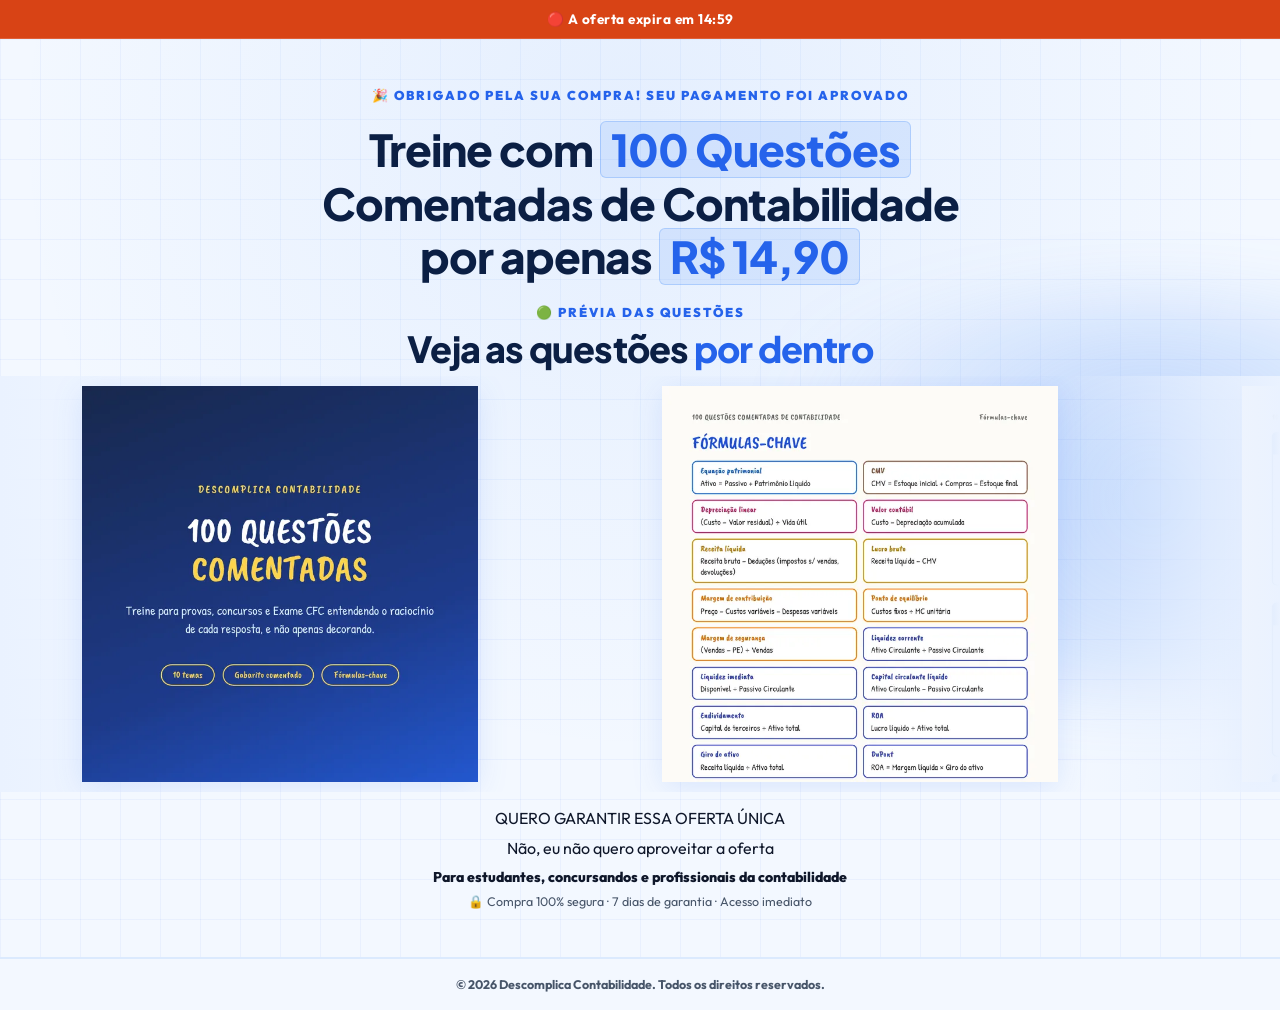
==== commit 0c5dec9f: "Oportunidade: slides em largura total com titulo e bordas esmaecidas Co-Authored-By: Claude Sonnet 5" ====
--- a/oportunidade/index.html
+++ b/oportunidade/index.html
@@ -115,8 +115,9 @@
       <p class="kicker">🎉 Obrigado pela sua compra! Seu pagamento foi aprovado</p>
       <h1>Treine com <span class="hl" style="white-space: nowrap;">100 Questões</span><br>Comentadas de Contabilidade<br>por apenas <span class="hl" style="white-space: nowrap;">R$ 14,90</span></h1>
       
-      <div class="hero-img-no-card" style="display:block;width:100%;max-width:none;position:relative;left:0;margin:0 0 16px;padding:0">
-        <div class="marquee" style="left:0;right:auto;width:100%;margin:0;padding:6px 0">
+      <div class="hero-img-no-card" style="display:block;width:100vw;max-width:none;position:relative;left:50%;transform:translateX(-50%);margin:0 0 16px;padding:0">
+        <div class="material-head" style="padding:0 16px;margin-bottom:6px"><span class="material-eyebrow">🟢 PRÉVIA DAS QUESTÕES</span><h2 class="section-title" style="margin:6px 0 4px">Veja as questões <span class="hl">por dentro</span></h2></div>
+        <div class="marquee" style="left:0;right:auto;width:100%;margin:0;padding:10px 0">
         <div class="marquee-track">
           <div class="marquee-item"><img loading="lazy" decoding="async" src="/assets/img/qi-01.webp" alt="Capa das 100 Questões Comentadas"></div>
           <div class="marquee-item"><img loading="lazy" decoding="async" src="/assets/img/qi-02.webp" alt="Fórmulas-chave para revisar rápido"></div>
@@ -176,7 +177,8 @@
   </footer>
 
 <style>
-    .hero .marquee:before,.hero .marquee:after{background:none!important}
+    .hero .marquee:before{background:linear-gradient(to right,#eaf2ff 0%,transparent 100%)!important}.hero .marquee:after{background:linear-gradient(to left,#eaf2ff 0%,transparent 100%)!important}
+    .hero{overflow-x:hidden}
     cakto-upsell-buttons{display:flex;flex-direction:column;gap:10px;width:100%;margin:6px 0 10px}
     cakto-upsell-accept,cakto-upsell-reject{display:block;width:100%}
     cakto-upsell-accept::part(button){width:100%;font-weight:800;font-size:18px;padding:16px 20px;border-radius:12px;cursor:pointer}
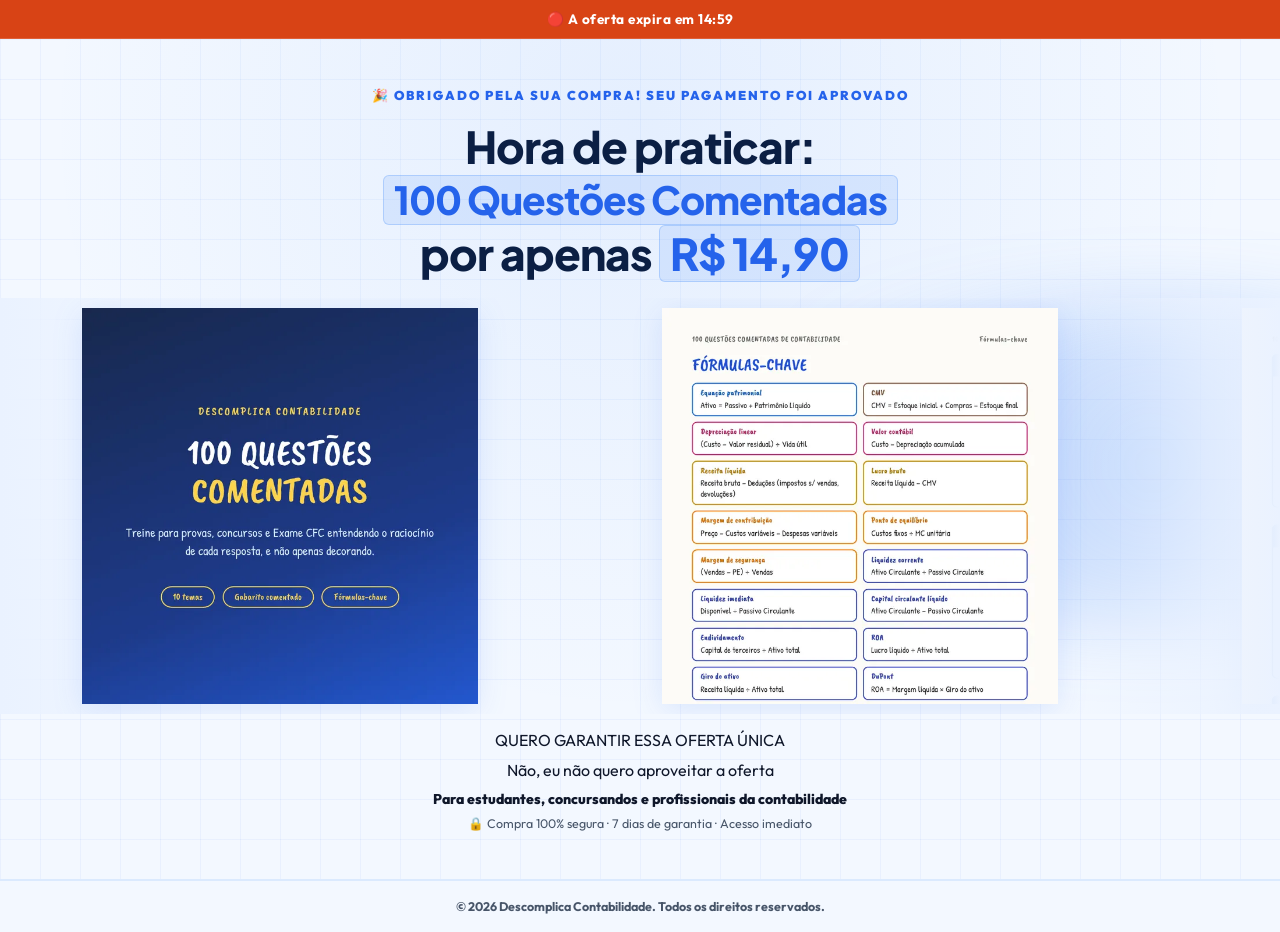
==== commit 7b87f7ab: "Oportunidade: remove titulo da previa e nova headline com preco Co-Authored-By: Claude Sonnet 5.5 <n" ====
--- a/oportunidade/index.html
+++ b/oportunidade/index.html
@@ -113,10 +113,9 @@
     
     <div class="hero-inner">
       <p class="kicker">🎉 Obrigado pela sua compra! Seu pagamento foi aprovado</p>
-      <h1>Treine com <span class="hl" style="white-space: nowrap;">100 Questões</span><br>Comentadas de Contabilidade<br>por apenas <span class="hl" style="white-space: nowrap;">R$ 14,90</span></h1>
+      <h1>Hora de praticar:<br><span class="hl" style="white-space: nowrap;font-size:.88em">100 Questões Comentadas</span><br>por apenas <span class="hl" style="white-space: nowrap;">R$ 14,90</span></h1>
       
       <div class="hero-img-no-card" style="display:block;width:100vw;max-width:none;position:relative;left:50%;transform:translateX(-50%);margin:0 0 16px;padding:0">
-        <div class="material-head" style="padding:0 16px;margin-bottom:6px"><span class="material-eyebrow">🟢 PRÉVIA DAS QUESTÕES</span><h2 class="section-title" style="margin:6px 0 4px">Veja as questões <span class="hl">por dentro</span></h2></div>
         <div class="marquee" style="left:0;right:auto;width:100%;margin:0;padding:10px 0">
         <div class="marquee-track">
           <div class="marquee-item"><img loading="lazy" decoding="async" src="/assets/img/qi-01.webp" alt="Capa das 100 Questões Comentadas"></div>
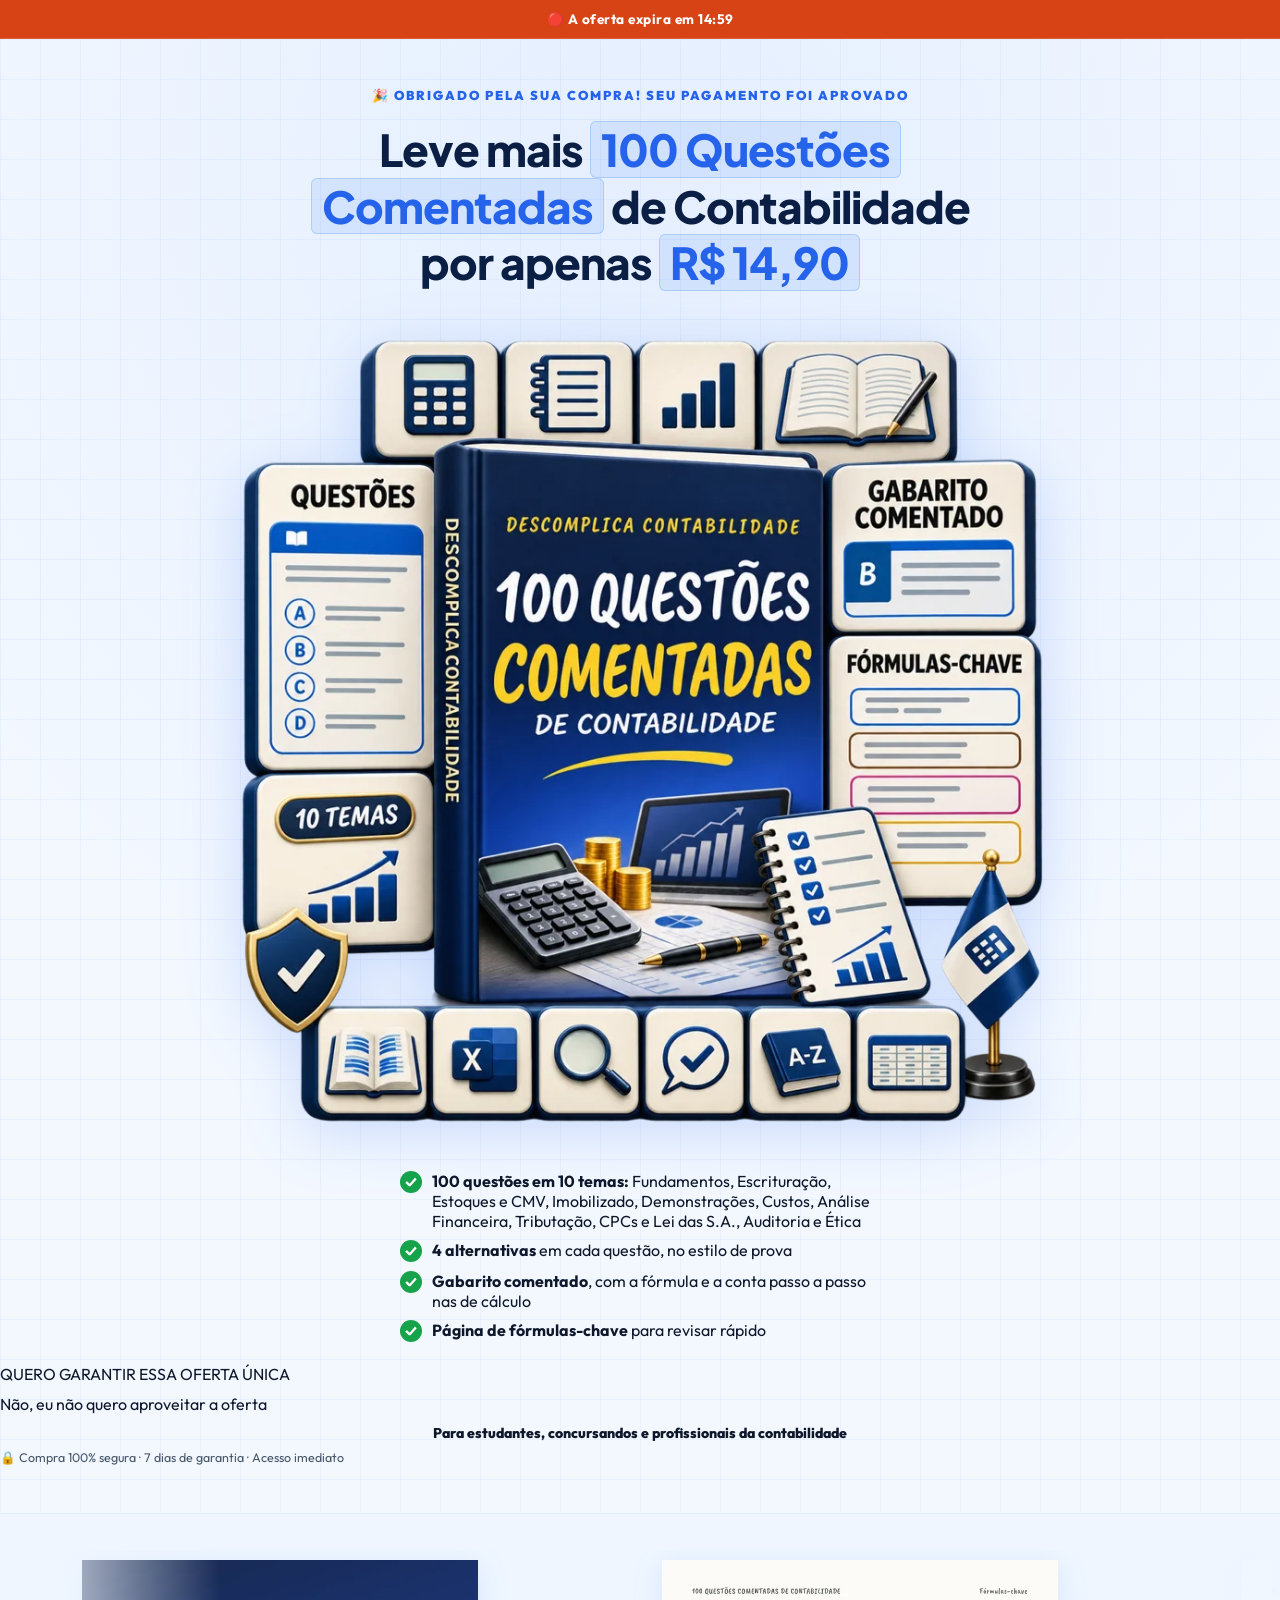
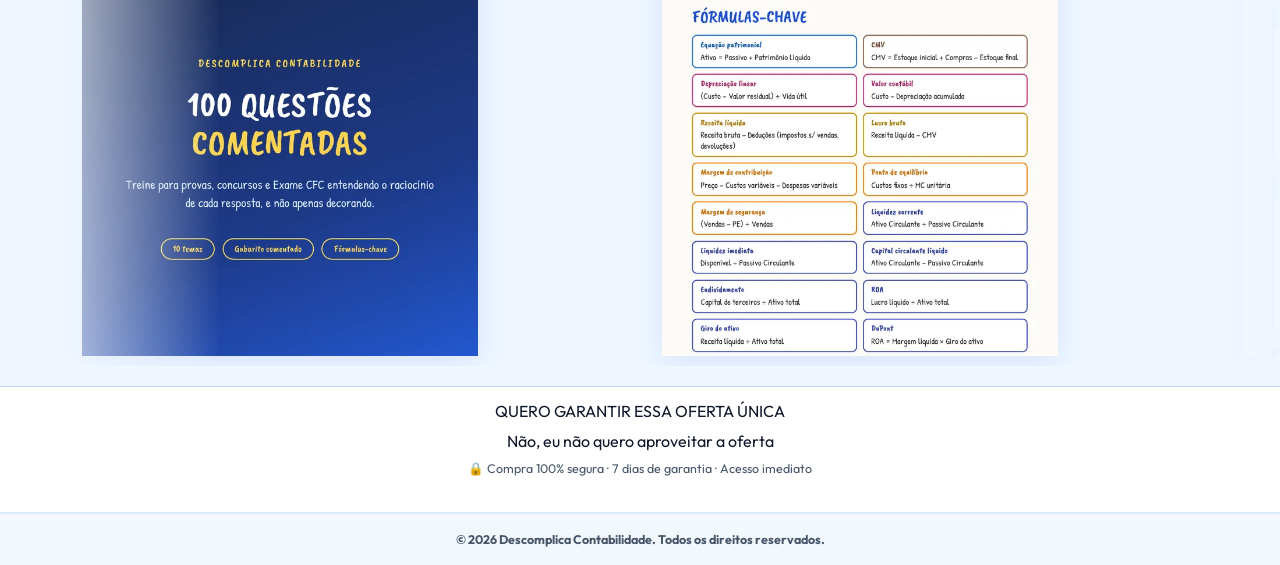
==== commit 3a44f114: "Oportunidade: mockup no topo, lista de entregaveis antes do botao, slides no bloco de baixo e botao " ====
--- a/oportunidade/index.html
+++ b/oportunidade/index.html
@@ -113,10 +113,45 @@
     
     <div class="hero-inner">
       <p class="kicker">🎉 Obrigado pela sua compra! Seu pagamento foi aprovado</p>
-      <h1>Hora de praticar:<br><span class="hl" style="white-space: nowrap;font-size:.88em">100 Questões Comentadas</span><br>por apenas <span class="hl" style="white-space: nowrap;">R$ 14,90</span></h1>
+      <h1>Leve mais <span class="hl" style="white-space: nowrap;">100 Questões</span><br><span class="hl" style="white-space: nowrap;">Comentadas</span> de Contabilidade<br>por apenas <span class="hl" style="white-space: nowrap;">R$ 14,90</span></h1>
       
-      <div class="hero-img-no-card" style="display:block;width:100vw;max-width:none;position:relative;left:50%;transform:translateX(-50%);margin:0 0 16px;padding:0">
-        <div class="marquee" style="left:0;right:auto;width:100%;margin:0;padding:10px 0">
+      <div class="hero-img-no-card">
+        <img src="/assets/img/questoes-100-mockup.webp" alt="100 Questões Comentadas de Contabilidade" width="640" height="640" fetchpriority="high">
+      </div>
+      </div>
+
+      <ul style="list-style:none;padding:0;margin:0 auto 22px;max-width:480px"><li style="display:flex;gap:10px;align-items:flex-start;margin:0 0 9px;text-align:left"><span style="flex:0 0 auto;width:22px;height:22px;border-radius:50%;background:#16A34A;color:#fff;font-weight:900;font-size:.85rem;line-height:22px;text-align:center">✓</span><span><strong>100 questões em 10 temas:</strong> Fundamentos, Escrituração, Estoques e CMV, Imobilizado, Demonstrações, Custos, Análise Financeira, Tributação, CPCs e Lei das S.A., Auditoria e Ética</span></li><li style="display:flex;gap:10px;align-items:flex-start;margin:0 0 9px;text-align:left"><span style="flex:0 0 auto;width:22px;height:22px;border-radius:50%;background:#16A34A;color:#fff;font-weight:900;font-size:.85rem;line-height:22px;text-align:center">✓</span><span><strong>4 alternativas</strong> em cada questão, no estilo de prova</span></li><li style="display:flex;gap:10px;align-items:flex-start;margin:0 0 9px;text-align:left"><span style="flex:0 0 auto;width:22px;height:22px;border-radius:50%;background:#16A34A;color:#fff;font-weight:900;font-size:.85rem;line-height:22px;text-align:center">✓</span><span><strong>Gabarito comentado</strong>, com a fórmula e a conta passo a passo nas de cálculo</span></li><li style="display:flex;gap:10px;align-items:flex-start;margin:0 0 9px;text-align:left"><span style="flex:0 0 auto;width:22px;height:22px;border-radius:50%;background:#16A34A;color:#fff;font-weight:900;font-size:.85rem;line-height:22px;text-align:center">✓</span><span><strong>Página de fórmulas-chave</strong> para revisar rápido</span></li></ul>
+
+      <cakto-upsell-buttons>
+        <cakto-upsell-accept
+          bg-color="#2563EB"
+          text-color="#ffffff"
+          upsell-accept-url="members_area"
+          offer-id="ndgt5bj"
+          app-base-url="https://app.cakto.com.br"
+          offer-type="upsell"
+          upsell-reject-url="members_area"
+        >
+          QUERO GARANTIR ESSA OFERTA ÚNICA
+        </cakto-upsell-accept>
+        <cakto-upsell-reject
+          upsell-reject-url="members_area"
+        >
+          Não, eu não quero aproveitar a oferta
+        </cakto-upsell-reject>
+      </cakto-upsell-buttons>
+
+      <div class="social-proof">
+        <span>Para estudantes, concursandos e profissionais da contabilidade</span>
+      </div>
+      <p class="trust-row">🔒 Compra 100% segura · 7 dias de garantia · Acesso imediato</p>
+    </div>
+  </header>
+
+  <!-- ============ SLIDES (MATERIAL POR DENTRO) ============ -->
+  <section class="section section-material section-blue-clean" style="padding-top:36px;padding-bottom:20px">
+    <div class="container">
+      <div class="marquee">
         <div class="marquee-track">
           <div class="marquee-item"><img loading="lazy" decoding="async" src="/assets/img/qi-01.webp" alt="Capa das 100 Questões Comentadas"></div>
           <div class="marquee-item"><img loading="lazy" decoding="async" src="/assets/img/qi-02.webp" alt="Fórmulas-chave para revisar rápido"></div>
@@ -139,9 +174,12 @@
           <div class="marquee-item" aria-hidden="true"><img loading="lazy" decoding="async" src="/assets/img/qi-08.webp" alt="Comentários com fórmula e conta passo a passo"></div>
           <div class="marquee-item" aria-hidden="true"><img loading="lazy" decoding="async" src="/assets/img/qi-09.webp" alt="Gabarito comentado explicando cada resposta"></div>
         </div>
-      </div>
-      </div>
-
+    </div>
+  </section>
+
+  <!-- ============ CTA FINAL ============ -->
+  <section class="section" style="padding-top:8px;padding-bottom:36px">
+    <div class="container narrow center">
       <cakto-upsell-buttons>
         <cakto-upsell-accept
           bg-color="#2563EB"
@@ -160,13 +198,10 @@
           Não, eu não quero aproveitar a oferta
         </cakto-upsell-reject>
       </cakto-upsell-buttons>
-
-      <div class="social-proof">
-        <span>Para estudantes, concursandos e profissionais da contabilidade</span>
-      </div>
       <p class="trust-row">🔒 Compra 100% segura · 7 dias de garantia · Acesso imediato</p>
     </div>
-  </header>
+  </section>
+
 
   <!-- ============ FOOTER ============ -->
   <footer class="footer" style="padding:18px 0;text-align:center">
@@ -176,8 +211,6 @@
   </footer>
 
 <style>
-    .hero .marquee:before{background:linear-gradient(to right,#eaf2ff 0%,transparent 100%)!important}.hero .marquee:after{background:linear-gradient(to left,#eaf2ff 0%,transparent 100%)!important}
-    .hero{overflow-x:hidden}
     cakto-upsell-buttons{display:flex;flex-direction:column;gap:10px;width:100%;margin:6px 0 10px}
     cakto-upsell-accept,cakto-upsell-reject{display:block;width:100%}
     cakto-upsell-accept::part(button){width:100%;font-weight:800;font-size:18px;padding:16px 20px;border-radius:12px;cursor:pointer}
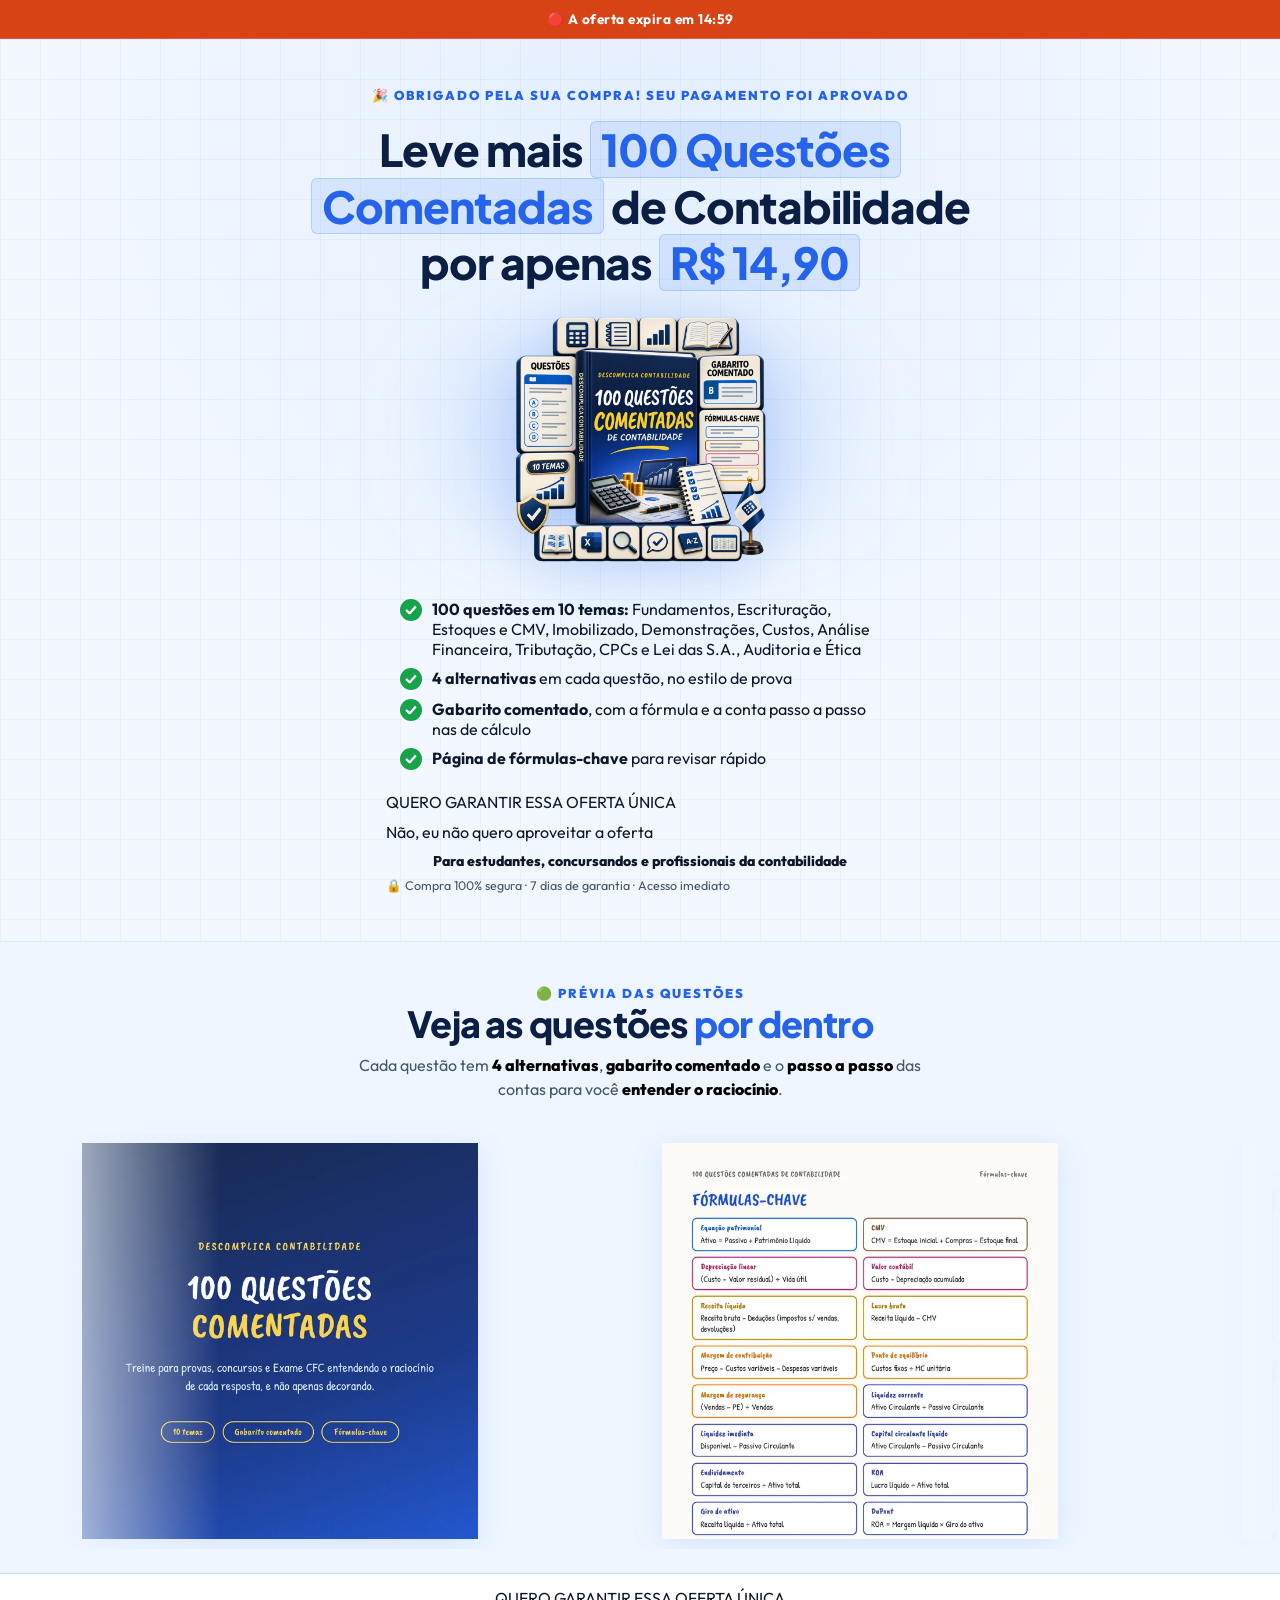
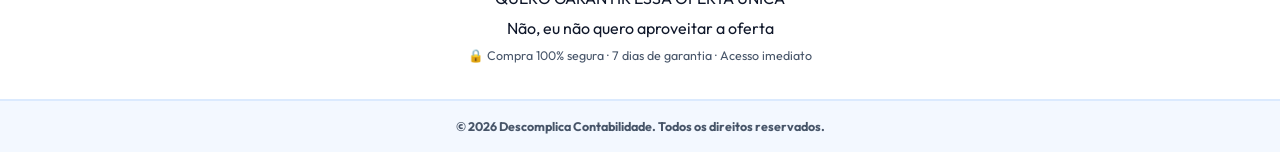
==== commit 5bcd1432: "Oportunidade: mais respiro nas laterais, mockup menor e titulo de volta nos slides Co-Authored-By: C" ====
--- a/oportunidade/index.html
+++ b/oportunidade/index.html
@@ -111,15 +111,16 @@
     <!-- Grid overlay lines for technical blueprint aesthetic -->
     <div class="blueprint-grid-overlay"></div>
     
-    <div class="hero-inner">
+    <div class="hero-inner" style="padding-left:24px;padding-right:24px">
       <p class="kicker">🎉 Obrigado pela sua compra! Seu pagamento foi aprovado</p>
       <h1>Leve mais <span class="hl" style="white-space: nowrap;">100 Questões</span><br><span class="hl" style="white-space: nowrap;">Comentadas</span> de Contabilidade<br>por apenas <span class="hl" style="white-space: nowrap;">R$ 14,90</span></h1>
       
       <div class="hero-img-no-card">
-        <img src="/assets/img/questoes-100-mockup.webp" alt="100 Questões Comentadas de Contabilidade" width="640" height="640" fetchpriority="high">
-      </div>
-      </div>
-
+        <img src="/assets/img/questoes-100-mockup.webp" alt="100 Questões Comentadas de Contabilidade" width="640" height="640" fetchpriority="high" style="width:100%;max-width:260px;margin:0 auto">
+      </div>
+      </div>
+
+      <div style="padding-left:26px!important;padding-right:26px!important;box-sizing:border-box;width:100%;max-width:560px;margin:0 auto">
       <ul style="list-style:none;padding:0;margin:0 auto 22px;max-width:480px"><li style="display:flex;gap:10px;align-items:flex-start;margin:0 0 9px;text-align:left"><span style="flex:0 0 auto;width:22px;height:22px;border-radius:50%;background:#16A34A;color:#fff;font-weight:900;font-size:.85rem;line-height:22px;text-align:center">✓</span><span><strong>100 questões em 10 temas:</strong> Fundamentos, Escrituração, Estoques e CMV, Imobilizado, Demonstrações, Custos, Análise Financeira, Tributação, CPCs e Lei das S.A., Auditoria e Ética</span></li><li style="display:flex;gap:10px;align-items:flex-start;margin:0 0 9px;text-align:left"><span style="flex:0 0 auto;width:22px;height:22px;border-radius:50%;background:#16A34A;color:#fff;font-weight:900;font-size:.85rem;line-height:22px;text-align:center">✓</span><span><strong>4 alternativas</strong> em cada questão, no estilo de prova</span></li><li style="display:flex;gap:10px;align-items:flex-start;margin:0 0 9px;text-align:left"><span style="flex:0 0 auto;width:22px;height:22px;border-radius:50%;background:#16A34A;color:#fff;font-weight:900;font-size:.85rem;line-height:22px;text-align:center">✓</span><span><strong>Gabarito comentado</strong>, com a fórmula e a conta passo a passo nas de cálculo</span></li><li style="display:flex;gap:10px;align-items:flex-start;margin:0 0 9px;text-align:left"><span style="flex:0 0 auto;width:22px;height:22px;border-radius:50%;background:#16A34A;color:#fff;font-weight:900;font-size:.85rem;line-height:22px;text-align:center">✓</span><span><strong>Página de fórmulas-chave</strong> para revisar rápido</span></li></ul>
 
       <cakto-upsell-buttons>
@@ -145,12 +146,19 @@
         <span>Para estudantes, concursandos e profissionais da contabilidade</span>
       </div>
       <p class="trust-row">🔒 Compra 100% segura · 7 dias de garantia · Acesso imediato</p>
+      </div>
     </div>
   </header>
 
   <!-- ============ SLIDES (MATERIAL POR DENTRO) ============ -->
-  <section class="section section-material section-blue-clean" style="padding-top:36px;padding-bottom:20px">
+  <section class="section section-material section-blue-clean" style="padding-top:40px;padding-bottom:24px">
     <div class="container">
+      <div class="material-head">
+        <span class="material-eyebrow">🟢 PRÉVIA DAS QUESTÕES</span>
+        <h2 class="section-title">Veja as questões <span class="hl">por dentro</span></h2>
+        <p class="section-sub">Cada questão tem <strong>4 alternativas</strong>, <strong>gabarito comentado</strong> e o <strong>passo a passo</strong> das contas para você <strong>entender o raciocínio</strong>.</p>
+      </div>
+
       <div class="marquee">
         <div class="marquee-track">
           <div class="marquee-item"><img loading="lazy" decoding="async" src="/assets/img/qi-01.webp" alt="Capa das 100 Questões Comentadas"></div>
@@ -179,7 +187,7 @@
 
   <!-- ============ CTA FINAL ============ -->
   <section class="section" style="padding-top:8px;padding-bottom:36px">
-    <div class="container narrow center">
+    <div class="container narrow center" style="padding-left:26px!important;padding-right:26px!important;box-sizing:border-box;max-width:560px">
       <cakto-upsell-buttons>
         <cakto-upsell-accept
           bg-color="#2563EB"
